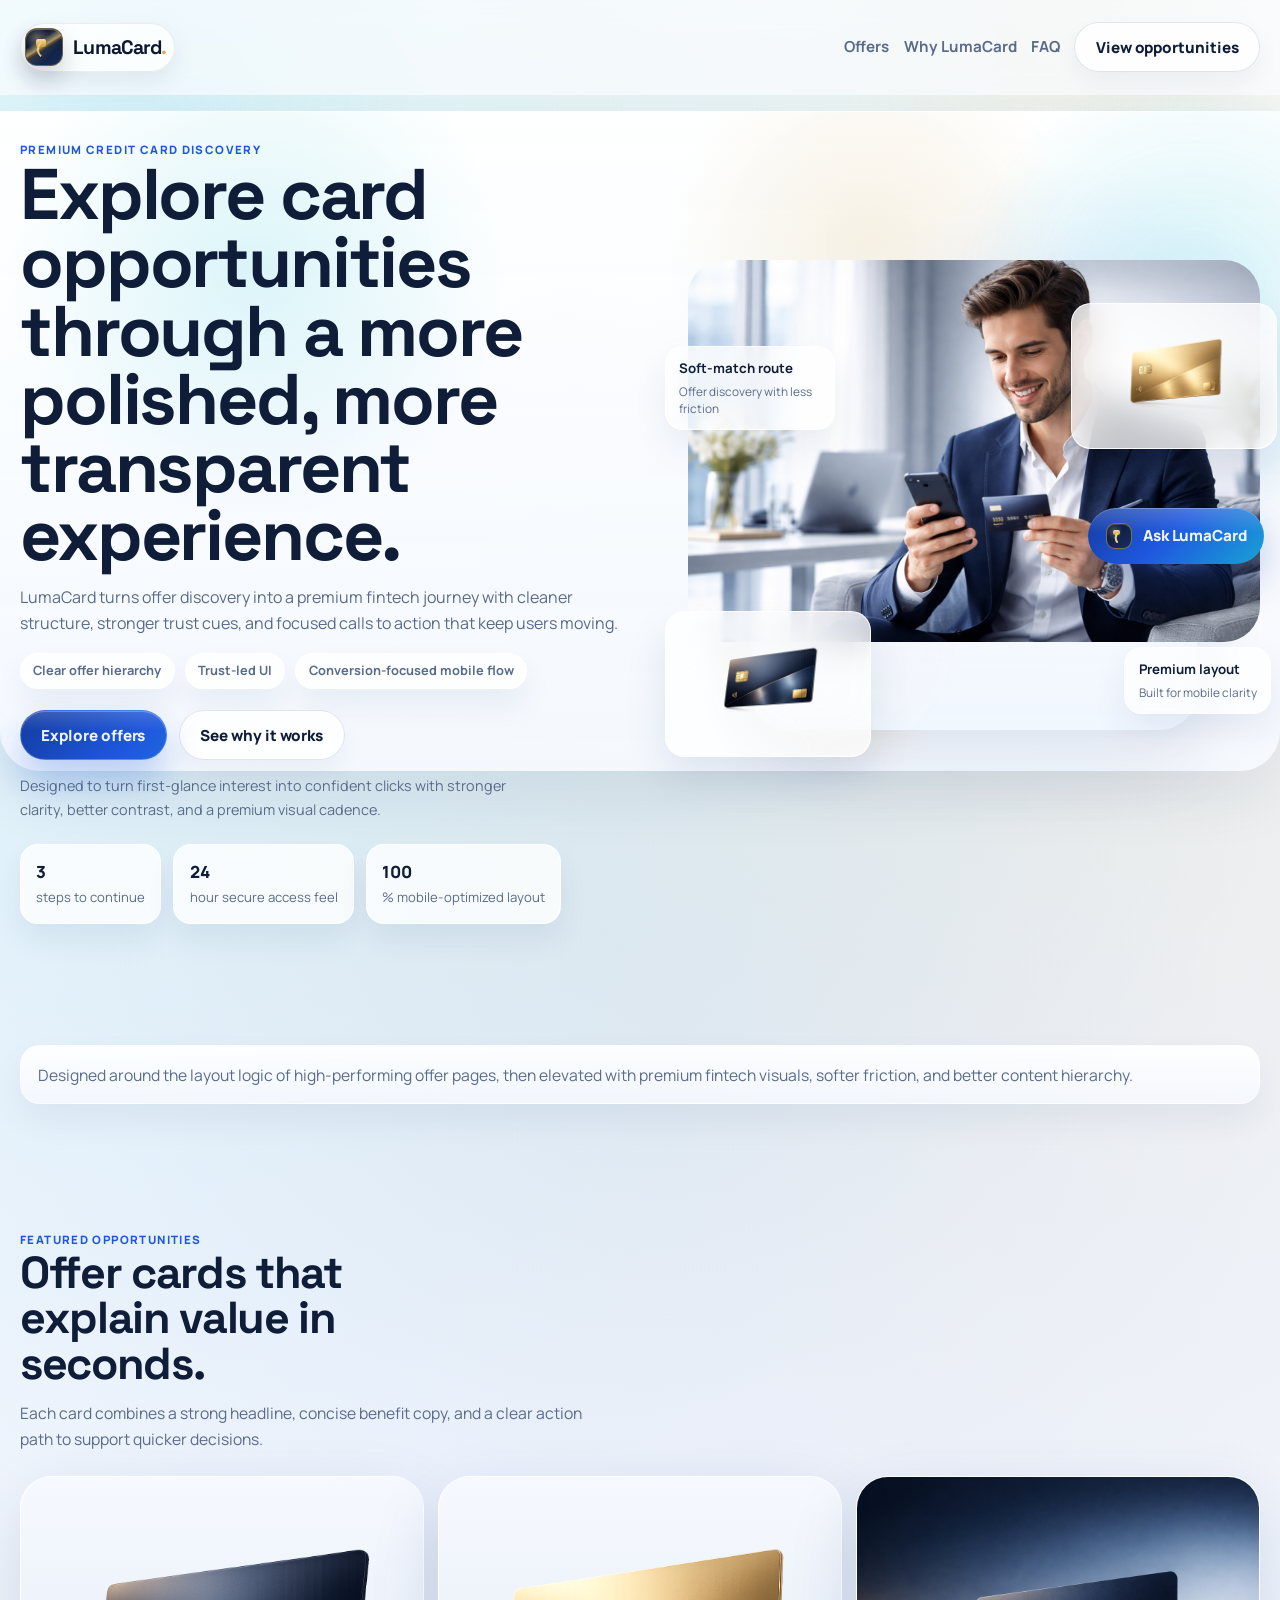
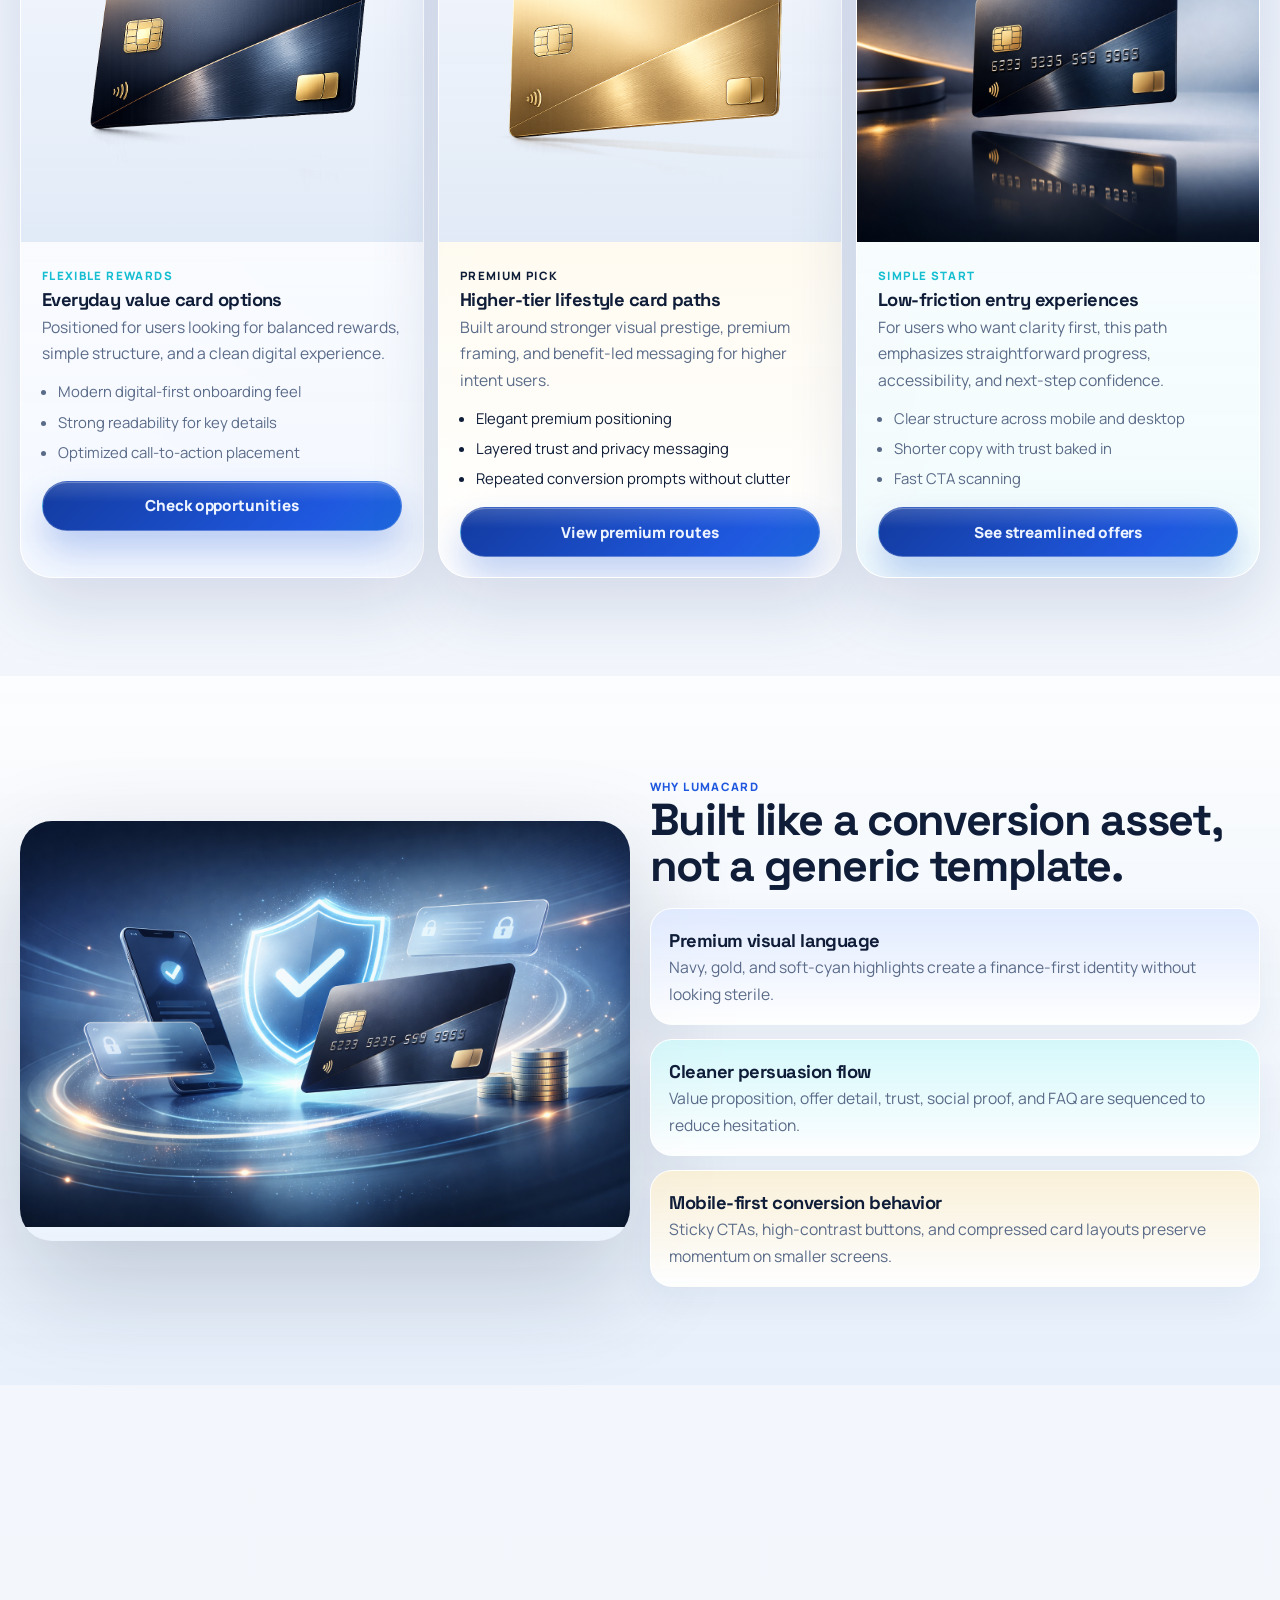
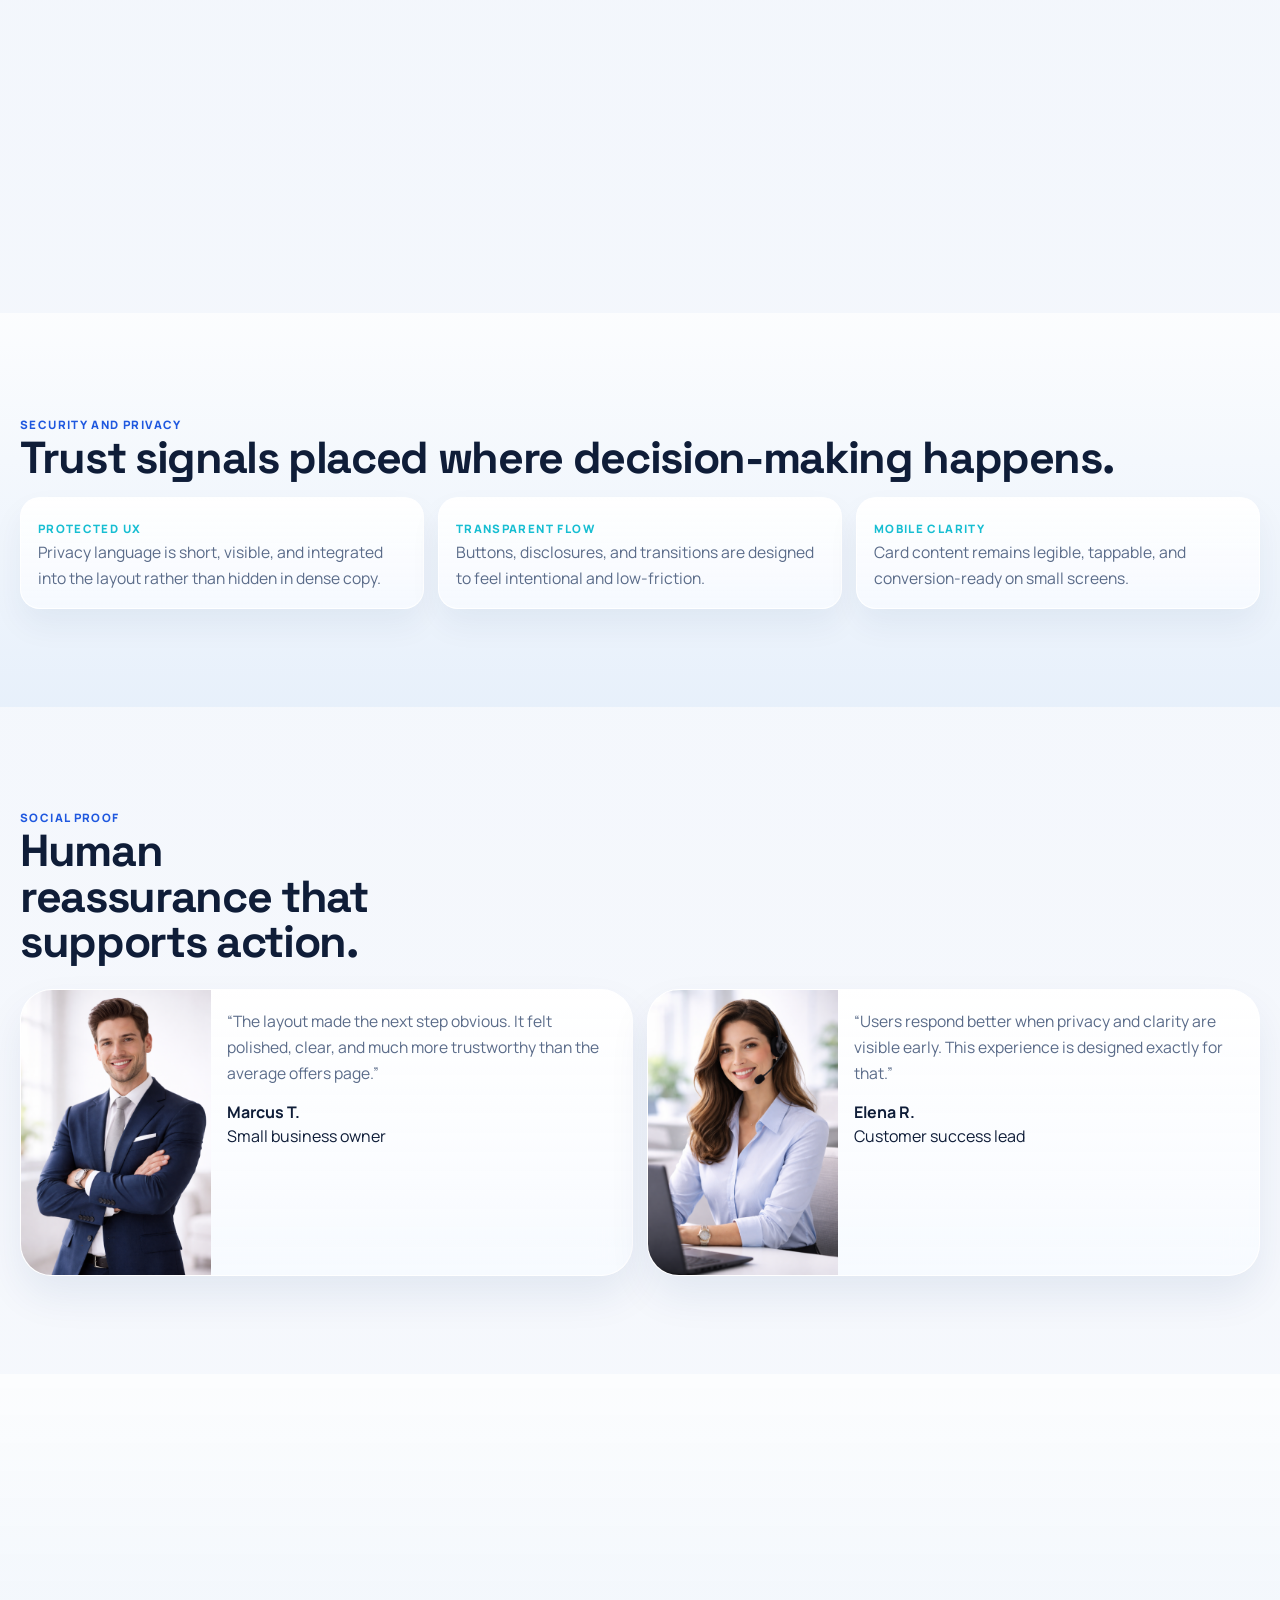
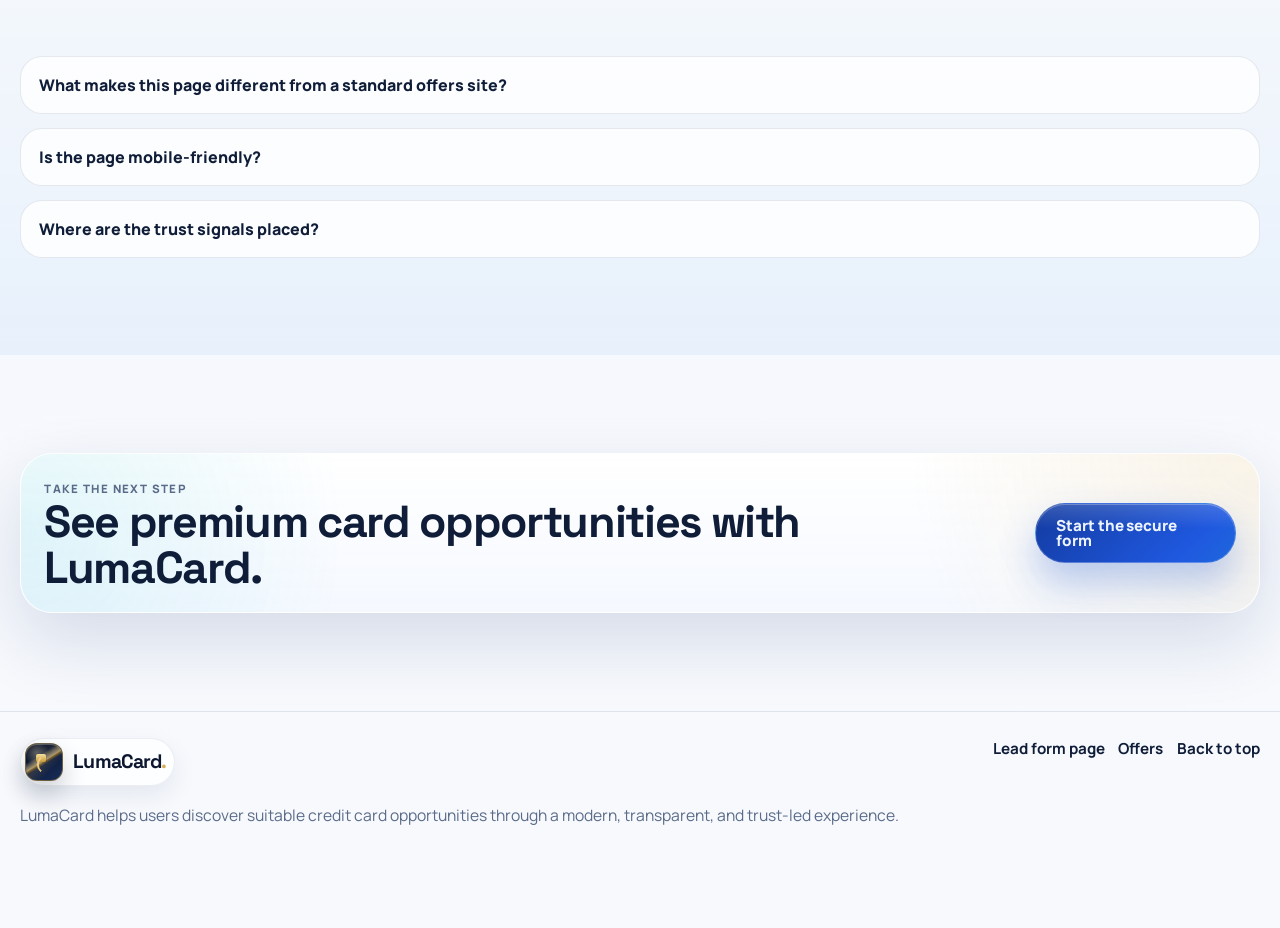
==== offers.html @ a37d3bcc "Rename index-page-2.html to offers.html" ====
<!DOCTYPE html>
<html lang="en">
<head>
  <meta charset="UTF-8">
  <meta name="viewport" content="width=device-width, initial-scale=1.0">
  <title>LumaCard | Premium Credit Card Offers</title>
  <meta name="description" content="Explore premium credit card opportunities through a modern, transparent, and mobile-first LumaCard offers experience.">
  <link rel="preconnect" href="https://fonts.googleapis.com">
  <link rel="preconnect" href="https://fonts.gstatic.com" crossorigin>
  <link href="https://fonts.googleapis.com/css2?family=Manrope:wght@400;500;600;700;800&family=Space+Grotesk:wght@500;700&display=swap" rel="stylesheet">
  <link rel="stylesheet" href="styles.css">
  <link rel="stylesheet" href="chatbot.css">
</head>
<body data-page="offers">
  <div class="site-shell page-offers">
    <header class="site-header" data-header>
      <div class="container nav-row">
        <a class="brand-mark" href="#top" aria-label="LumaCard home">
          <span class="brand-icon" aria-hidden="true">
            <span class="brand-card-chip"></span>
            <span class="brand-card-wave"></span>
          </span>
          <span class="brand-text">LumaCard</span>
        </a>
        <button class="menu-toggle" type="button" aria-expanded="false" aria-controls="site-nav" data-menu-toggle>
          <span></span>
          <span></span>
        </button>
        <nav class="site-nav" id="site-nav" data-menu>
          <a href="#offers">Offers</a>
          <a href="#why-lumacard">Why LumaCard</a>
          <a href="#faq">FAQ</a>
          <a href="#offers" class="button button-secondary">View opportunities</a>
        </nav>
      </div>
    </header>

    <main id="top">
      <!-- Page 2: offers-focused landing page inspired by high-converting comparison flows. -->
      <section class="hero hero-offers section">
        <div class="hero-orb hero-orb-c"></div>
        <div class="container hero-grid hero-grid-offers">
          <div class="hero-copy reveal">
            <span class="eyebrow">Premium credit card discovery</span>
            <h1>Explore card opportunities through a more polished, more transparent experience.</h1>
            <p class="hero-text">
              LumaCard turns offer discovery into a premium fintech journey with cleaner structure, stronger trust cues, and focused calls to action that keep users moving.
            </p>
            <div class="hero-inline-meta">
              <span>Clear offer hierarchy</span>
              <span>Trust-led UI</span>
              <span>Conversion-focused mobile flow</span>
            </div>
            <div class="cta-row">
              <a class="button button-primary button-glow" href="#offers">Explore offers</a>
              <a class="button button-secondary" href="#why-lumacard">See why it works</a>
            </div>
            <p class="hero-note">Designed to turn first-glance interest into confident clicks with stronger clarity, better contrast, and a premium visual cadence.</p>
            <div class="counter-strip">
              <div class="counter-card reveal">
                <strong data-counter="3">0</strong>
                <span>steps to continue</span>
              </div>
              <div class="counter-card reveal">
                <strong data-counter="24">0</strong>
                <span>hour secure access feel</span>
              </div>
              <div class="counter-card reveal">
                <strong data-counter="100">0</strong>
                <span>% mobile-optimized layout</span>
              </div>
            </div>
          </div>
          <div class="hero-showcase reveal" data-parallax>
            <div class="showcase-glow showcase-glow-a"></div>
            <div class="showcase-glow showcase-glow-b"></div>
            <div class="showcase-backplate"></div>
            <img class="showcase-hero" src="assets/hero-mobile-banking.png.png" alt="Mobile banking and premium credit card illustration">
            <div class="showcase-chip showcase-chip-a">
              <strong>Soft-match route</strong>
              <span>Offer discovery with less friction</span>
            </div>
            <div class="showcase-chip showcase-chip-b">
              <strong>Premium layout</strong>
              <span>Built for mobile clarity</span>
            </div>
            <div class="floating-card floating-card-a glass">
              <img src="assets/card-blue-premium.png.png" alt="Blue premium credit card mockup">
            </div>
            <div class="floating-card floating-card-b glass">
              <img src="assets/card-gold.png.png" alt="Gold premium credit card mockup">
            </div>
          </div>
        </div>
      </section>

      <section class="section-tight">
        <div class="container offers-intro reveal">
          <p>Designed around the layout logic of high-performing offer pages, then elevated with premium fintech visuals, softer friction, and better content hierarchy.</p>
        </div>
      </section>

      <section id="offers" class="section">
        <div class="container">
          <div class="section-heading reveal">
            <span class="eyebrow">Featured opportunities</span>
            <h2>Offer cards that explain value in seconds.</h2>
            <p>Each card combines a strong headline, concise benefit copy, and a clear action path to support quicker decisions.</p>
          </div>
          <div class="offers-grid">
            <article class="offer-card reveal offer-card-soft-blue" data-offer-card>
              <div class="offer-card-media">
                <img src="assets/card-blue-premium.png.png" alt="Blue premium credit card">
              </div>
              <div class="offer-card-copy">
                <span class="offer-tag">Flexible rewards</span>
                <h3>Everyday value card options</h3>
                <p>Positioned for users looking for balanced rewards, simple structure, and a clean digital experience.</p>
                <ul class="offer-list">
                  <li>Modern digital-first onboarding feel</li>
                  <li>Strong readability for key details</li>
                  <li>Optimized call-to-action placement</li>
                </ul>
                <a class="button button-primary button-block" href="#final-cta">Check opportunities</a>
              </div>
            </article>
            <article class="offer-card reveal featured offer-card-soft-gold" data-offer-card>
              <div class="offer-card-media">
                <img src="assets/card-gold.png.png" alt="Gold premium credit card">
              </div>
              <div class="offer-card-copy">
                <span class="offer-tag">Premium pick</span>
                <h3>Higher-tier lifestyle card paths</h3>
                <p>Built around stronger visual prestige, premium framing, and benefit-led messaging for higher intent users.</p>
                <ul class="offer-list">
                  <li>Elegant premium positioning</li>
                  <li>Layered trust and privacy messaging</li>
                  <li>Repeated conversion prompts without clutter</li>
                </ul>
                <a class="button button-primary button-block" href="#final-cta">View premium routes</a>
              </div>
            </article>
            <article class="offer-card reveal offer-card-soft-cyan" data-offer-card>
              <div class="offer-card-media">
                <img src="assets/ChatGPT Image 14 mars 2026, 10_53_21.png" alt="Modern credit card displayed in premium environment">
              </div>
              <div class="offer-card-copy">
                <span class="offer-tag">Simple start</span>
                <h3>Low-friction entry experiences</h3>
                <p>For users who want clarity first, this path emphasizes straightforward progress, accessibility, and next-step confidence.</p>
                <ul class="offer-list">
                  <li>Clear structure across mobile and desktop</li>
                  <li>Shorter copy with trust baked in</li>
                  <li>Fast CTA scanning</li>
                </ul>
                <a class="button button-primary button-block" href="#final-cta">See streamlined offers</a>
              </div>
            </article>
          </div>
        </div>
      </section>

      <section id="why-lumacard" class="section section-muted">
        <div class="container split-feature split-feature-reverse">
          <div class="split-visual reveal" data-parallax>
            <div class="image-frame image-frame-large">
              <img src="assets/hero-financial-trust.png.png" alt="Secure trust-focused financial illustration with card and shield">
            </div>
          </div>
          <div class="split-copy reveal">
            <span class="eyebrow">Why LumaCard</span>
            <h2>Built like a conversion asset, not a generic template.</h2>
            <div class="benefit-list">
              <article class="benefit-item benefit-tile benefit-tile-blue">
                <h3>Premium visual language</h3>
                <p>Navy, gold, and soft-cyan highlights create a finance-first identity without looking sterile.</p>
              </article>
              <article class="benefit-item benefit-tile benefit-tile-cyan">
                <h3>Cleaner persuasion flow</h3>
                <p>Value proposition, offer detail, trust, social proof, and FAQ are sequenced to reduce hesitation.</p>
              </article>
              <article class="benefit-item benefit-tile benefit-tile-gold">
                <h3>Mobile-first conversion behavior</h3>
                <p>Sticky CTAs, high-contrast buttons, and compressed card layouts preserve momentum on smaller screens.</p>
              </article>
            </div>
          </div>
        </div>
      </section>

      <section class="section">
        <div class="container">
          <div class="section-heading reveal">
            <span class="eyebrow">How LumaCard works</span>
            <h2>A structured path from attention to action.</h2>
          </div>
          <div class="timeline-grid">
            <article class="timeline-card reveal">
              <strong>01</strong>
              <h3>Discover</h3>
              <p>Users land on a focused hero with strong positioning and immediate offer access.</p>
            </article>
            <article class="timeline-card reveal">
              <strong>02</strong>
              <h3>Compare</h3>
              <p>Offer cards present differentiated value in a scan-friendly format.</p>
            </article>
            <article class="timeline-card reveal">
              <strong>03</strong>
              <h3>Continue</h3>
              <p>Persistent CTA placement keeps the next step obvious without feeling pushy.</p>
            </article>
          </div>
        </div>
      </section>

      <section class="section section-muted">
        <div class="container trust-rail reveal">
          <div class="trust-rail-copy">
            <span class="eyebrow">Security and privacy</span>
            <h2>Trust signals placed where decision-making happens.</h2>
          </div>
          <div class="trust-rail-grid">
            <div class="trust-rail-card">
              <span class="mini-label">Protected UX</span>
              <p>Privacy language is short, visible, and integrated into the layout rather than hidden in dense copy.</p>
            </div>
            <div class="trust-rail-card">
              <span class="mini-label">Transparent flow</span>
              <p>Buttons, disclosures, and transitions are designed to feel intentional and low-friction.</p>
            </div>
            <div class="trust-rail-card">
              <span class="mini-label">Mobile clarity</span>
              <p>Card content remains legible, tappable, and conversion-ready on small screens.</p>
            </div>
          </div>
        </div>
      </section>

      <section class="section">
        <div class="container">
          <div class="section-heading reveal">
            <span class="eyebrow">Social proof</span>
            <h2>Human reassurance that supports action.</h2>
          </div>
          <div class="testimonial-grid">
            <article class="testimonial-card reveal">
              <img src="assets/ChatGPT Image 14 mars 2026, 10_54_34.png" alt="Portrait of a satisfied LumaCard user">
              <div>
                <p>“The layout made the next step obvious. It felt polished, clear, and much more trustworthy than the average offers page.”</p>
                <strong>Marcus T.</strong>
                <span>Small business owner</span>
              </div>
            </article>
            <article class="testimonial-card reveal">
              <img src="assets/ChatGPT Image 14 mars 2026, 10_54_37.png" alt="Portrait of a LumaCard support specialist">
              <div>
                <p>“Users respond better when privacy and clarity are visible early. This experience is designed exactly for that.”</p>
                <strong>Elena R.</strong>
                <span>Customer success lead</span>
              </div>
            </article>
          </div>
        </div>
      </section>

      <section id="faq" class="section section-muted">
        <div class="container">
          <div class="section-heading reveal">
            <span class="eyebrow">FAQ</span>
            <h2>Questions users usually ask before clicking.</h2>
          </div>
          <div class="faq-list">
            <article class="faq-item reveal" data-accordion-item>
              <button class="faq-trigger" type="button" aria-expanded="false" data-accordion-trigger>
                What makes this page different from a standard offers site?
              </button>
              <div class="faq-panel" data-accordion-panel>
                <p>The structure is optimized for clarity, premium presentation, and conversion behavior, rather than packing the page with generic widgets and noise.</p>
              </div>
            </article>
            <article class="faq-item reveal" data-accordion-item>
              <button class="faq-trigger" type="button" aria-expanded="false" data-accordion-trigger>
                Is the page mobile-friendly?
              </button>
              <div class="faq-panel" data-accordion-panel>
                <p>Yes. The layout is designed mobile-first, with sticky conversion support, readable spacing, and touch-friendly buttons.</p>
              </div>
            </article>
            <article class="faq-item reveal" data-accordion-item>
              <button class="faq-trigger" type="button" aria-expanded="false" data-accordion-trigger>
                Where are the trust signals placed?
              </button>
              <div class="faq-panel" data-accordion-panel>
                <p>Trust indicators appear in the hero, within offer sections, around CTAs, and inside FAQ content so reassurance is available at key conversion moments.</p>
              </div>
            </article>
          </div>
        </div>
      </section>

      <section id="final-cta" class="section cta-banner-section">
        <div class="container">
          <div class="cta-banner reveal">
            <div>
              <span class="eyebrow">Take the next step</span>
              <h2>See premium card opportunities with LumaCard.</h2>
            </div>
            <a class="button button-primary" href="index-page-1.html">Start the secure form</a>
          </div>
        </div>
      </section>
    </main>

    <footer class="site-footer">
      <div class="container footer-row">
        <div>
          <a class="brand-mark footer-brand" href="#top" aria-label="LumaCard home">
            <span class="brand-icon" aria-hidden="true">
              <span class="brand-card-chip"></span>
              <span class="brand-card-wave"></span>
            </span>
            <span class="brand-text">LumaCard</span>
          </a>
          <p>LumaCard helps users discover suitable credit card opportunities through a modern, transparent, and trust-led experience.</p>
        </div>
        <div class="footer-links">
          <a href="index-page-1.html">Lead form page</a>
          <a href="#offers">Offers</a>
          <a href="#top">Back to top</a>
        </div>
      </div>
    </footer>

    <div class="mobile-sticky-cta" data-mobile-cta>
      <span>Explore card paths</span>
      <a href="#offers" class="button button-primary">View offers</a>
    </div>
  </div>

  <script src="chatbot-knowledge.js"></script>
  <script src="script.js"></script>
  <script src="chatbot.js"></script>
</body>
</html>
---- styles.css ----
/* Shared LumaCard design system: edit colors, radii, and shadows here first. */
:root {
  --bg: #f2f7fc;
  --bg-soft: #eaf1fa;
  --surface: rgba(255, 255, 255, 0.9);
  --surface-strong: #ffffff;
  --surface-dark: #0b1b3b;
  --surface-navy: #0d234a;
  --text: #0f1d38;
  --text-muted: #5a6b89;
  --text-inverse: #edf4ff;
  --line: rgba(20, 43, 92, 0.1);
  --line-strong: rgba(20, 43, 92, 0.18);
  --primary: #1f58df;
  --primary-deep: #133ba0;
  --accent: #17bed2;
  --accent-soft: #bdf6f8;
  --gold: #d7ab57;
  --gold-strong: #bb8523;
  --success: #1ea971;
  --danger: #cc425b;
  --shadow-xl: 0 42px 110px rgba(8, 24, 59, 0.2);
  --shadow-lg: 0 28px 70px rgba(15, 45, 104, 0.14);
  --shadow-md: 0 16px 38px rgba(15, 45, 104, 0.1);
  --radius-xl: 32px;
  --radius-lg: 24px;
  --radius-md: 18px;
  --radius-sm: 14px;
  --container: 1240px;
  --transition: 260ms ease;
}

*,
*::before,
*::after {
  box-sizing: border-box;
}

html {
  scroll-behavior: smooth;
}

body {
  margin: 0;
  font-family: "Manrope", sans-serif;
  color: var(--text);
  background:
    radial-gradient(circle at 14% 6%, rgba(23, 190, 210, 0.13), transparent 22%),
    radial-gradient(circle at 80% 10%, rgba(215, 171, 87, 0.12), transparent 20%),
    radial-gradient(circle at 52% 18%, rgba(31, 88, 223, 0.08), transparent 25%),
    linear-gradient(180deg, #fbfdff 0%, #f2f6fc 42%, #f7f9fd 100%);
  line-height: 1.5;
}

img {
  display: block;
  max-width: 100%;
}

a {
  color: inherit;
  text-decoration: none;
}

button,
input,
select {
  font: inherit;
}

.site-shell {
  overflow: clip;
}

body::before {
  content: "";
  position: fixed;
  inset: -10% -10% auto;
  height: 42vh;
  background:
    radial-gradient(circle at 18% 42%, rgba(23, 190, 210, 0.08), transparent 22%),
    radial-gradient(circle at 78% 28%, rgba(215, 171, 87, 0.08), transparent 20%);
  pointer-events: none;
  z-index: -1;
  animation: backgroundDrift 16s ease-in-out infinite alternate;
}

.container {
  width: min(calc(100% - 2rem), var(--container));
  margin: 0 auto;
}

.section {
  padding: 6.1rem 0;
}

.section-tight {
  padding: 1.5rem 0;
}

.section-muted {
  background:
    linear-gradient(180deg, rgba(255, 255, 255, 0.84), rgba(231, 240, 251, 0.92)),
    var(--bg-soft);
}

.eyebrow,
.mini-label,
.offer-tag {
  display: inline-flex;
  align-items: center;
  gap: 0.45rem;
  font-size: 0.72rem;
  font-weight: 800;
  letter-spacing: 0.12em;
  text-transform: uppercase;
}

.eyebrow {
  color: var(--primary);
}

.mini-label,
.offer-tag {
  color: var(--accent);
}

h1,
h2,
h3 {
  margin: 0;
  font-family: "Space Grotesk", sans-serif;
  letter-spacing: -0.03em;
}

h1 {
  font-size: clamp(2.75rem, 5.6vw, 4.8rem);
  line-height: 0.95;
}

h2 {
  font-size: clamp(1.9rem, 3.5vw, 3rem);
  line-height: 1.02;
}

h3 {
  font-size: 1.15rem;
}

p {
  margin: 0;
  color: var(--text-muted);
  font-size: 0.98rem;
  line-height: 1.68;
}

.site-header {
  position: sticky;
  top: 0;
  z-index: 100;
  padding: 0.9rem 0;
  background: rgba(251, 253, 255, 0.68);
  backdrop-filter: blur(12px);
  transition: background-color var(--transition), box-shadow var(--transition), backdrop-filter var(--transition), transform var(--transition);
}

.site-header.is-scrolled {
  background: rgba(251, 253, 255, 0.9);
  backdrop-filter: blur(20px);
  box-shadow: 0 14px 34px rgba(15, 45, 104, 0.08);
}

.nav-row {
  display: flex;
  align-items: center;
  justify-content: space-between;
  gap: 1rem;
  min-height: 66px;
}

.brand-mark {
  display: inline-flex;
  align-items: center;
  gap: 0.62rem;
  flex-shrink: 0;
  font-family: "Space Grotesk", sans-serif;
  font-weight: 700;
  letter-spacing: -0.03em;
  padding: 0.28rem 0.45rem 0.28rem 0.28rem;
  border-radius: 999px;
  background: rgba(255, 255, 255, 0.78);
  border: 1px solid rgba(20, 43, 92, 0.08);
  box-shadow: 0 10px 24px rgba(12, 32, 74, 0.08);
}

.brand-icon {
  display: inline-grid;
  place-items: center;
  width: 38px;
  height: 38px;
  border-radius: 12px;
  background:
    radial-gradient(circle at 30% 25%, rgba(255, 239, 189, 0.34), transparent 34%),
    linear-gradient(145deg, #0a1226 0%, #101f40 58%, #162c59 100%);
  border: 1px solid rgba(217, 175, 82, 0.45);
  box-shadow:
    inset 0 1px 0 rgba(255, 244, 208, 0.28),
    0 12px 24px rgba(10, 18, 38, 0.2);
  color: #f2d187;
  font-size: 1.05rem;
  font-weight: 800;
  position: relative;
  overflow: hidden;
}

.brand-icon::after {
  content: "";
  position: absolute;
  inset: 0;
  background:
    linear-gradient(148deg, transparent 33%, rgba(242, 209, 135, 0.9) 48%, rgba(176, 126, 35, 0.92) 50%, transparent 55%),
    linear-gradient(135deg, transparent 25%, rgba(242, 209, 135, 0.18) 50%, transparent 72%);
  opacity: 0.75;
}

.brand-card-chip,
.brand-card-wave {
  position: absolute;
  z-index: 1;
}

.brand-card-chip {
  top: 10px;
  left: 10px;
  width: 10px;
  height: 8px;
  border-radius: 2px;
  background: linear-gradient(180deg, #f6df9f 0%, #c99b3c 100%);
  box-shadow: 0 0 0 1px rgba(13, 23, 48, 0.08);
}

.brand-card-wave {
  left: 9px;
  bottom: 10px;
  width: 11px;
  height: 11px;
  border-left: 2px solid #f2d187;
  border-bottom: 2px solid #f2d187;
  border-bottom-left-radius: 10px;
  transform: rotate(45deg);
  opacity: 0.92;
}

.brand-text {
  color: #0d1730;
  font-size: 1.22rem;
  line-height: 1;
  letter-spacing: -0.045em;
}

.brand-text::after {
  content: ".";
  color: var(--gold);
}

.footer-brand {
  margin-bottom: 1rem;
  display: inline-flex;
}

.site-nav {
  display: flex;
  align-items: center;
  gap: 0.9rem;
  font-size: 0.95rem;
  font-weight: 700;
}

.site-nav a:not(.button) {
  color: var(--text-muted);
  position: relative;
  transition: color var(--transition);
}

.site-nav a:not(.button)::after {
  content: "";
  position: absolute;
  left: 0;
  bottom: -0.4rem;
  width: 100%;
  height: 2px;
  background: linear-gradient(90deg, var(--primary), var(--accent));
  transform: scaleX(0);
  transform-origin: left;
  transition: transform var(--transition);
}

.site-nav a:not(.button):hover,
.site-nav a:not(.button):focus-visible {
  color: var(--text);
}

.site-nav a:not(.button):hover::after,
.site-nav a:not(.button):focus-visible::after {
  transform: scaleX(1);
}

.menu-toggle {
  display: none;
  position: relative;
  width: 52px;
  height: 52px;
  border: 1px solid var(--line);
  border-radius: 16px;
  background: rgba(255, 255, 255, 0.8);
  transition: transform var(--transition), box-shadow var(--transition), background-color var(--transition);
}

.menu-toggle span {
  position: absolute;
  left: 14px;
  right: 14px;
  height: 2px;
  background: var(--text);
  transition: transform var(--transition), top var(--transition), bottom var(--transition);
}

.menu-toggle span:first-child {
  top: 19px;
}

.menu-toggle span:last-child {
  bottom: 19px;
}

.menu-toggle.is-open span:first-child {
  top: 24px;
  transform: rotate(45deg);
}

.menu-toggle.is-open span:last-child {
  bottom: 26px;
  transform: rotate(-45deg);
}

.button {
  display: inline-flex;
  align-items: center;
  justify-content: center;
  min-height: 50px;
  padding: 0.86rem 1.28rem;
  border-radius: 999px;
  border: 1px solid transparent;
  font-weight: 800;
  line-height: 1;
  font-size: 0.95rem;
  letter-spacing: -0.005em;
  transition: transform var(--transition), box-shadow var(--transition), background-color var(--transition), border-color var(--transition), filter var(--transition);
}

.button:hover,
.button:focus-visible {
  transform: translateY(-2px);
  filter: saturate(1.05);
}

.button:active {
  transform: translateY(0) scale(0.985);
}

.button-primary {
  color: var(--text-inverse);
  background:
    linear-gradient(180deg, rgba(255, 255, 255, 0.16), transparent 42%),
    linear-gradient(135deg, var(--primary-deep) 0%, var(--primary) 42%, var(--accent) 130%);
  border-color: rgba(255, 255, 255, 0.16);
  box-shadow:
    inset 0 1px 0 rgba(255, 255, 255, 0.26),
    0 20px 36px rgba(25, 87, 212, 0.28);
  background-size: 100% 100%, 180% 180%;
  transition: transform var(--transition), box-shadow var(--transition), background-position 500ms ease, filter var(--transition);
}

.button-primary:hover,
.button-primary:focus-visible {
  background-position: 0 0, 100% 0;
  box-shadow:
    inset 0 1px 0 rgba(255, 255, 255, 0.28),
    0 24px 42px rgba(25, 87, 212, 0.3);
}

.button-secondary {
  color: var(--text);
  background: rgba(255, 255, 255, 0.86);
  border-color: rgba(20, 43, 92, 0.12);
  box-shadow:
    inset 0 1px 0 rgba(255, 255, 255, 0.92),
    0 12px 24px rgba(15, 45, 104, 0.05);
  transition: transform var(--transition), box-shadow var(--transition), border-color var(--transition), background-color var(--transition);
}

.button-secondary:hover,
.button-secondary:focus-visible {
  border-color: rgba(31, 88, 223, 0.18);
  box-shadow:
    inset 0 1px 0 rgba(255, 255, 255, 0.96),
    0 18px 30px rgba(15, 45, 104, 0.08);
}

.button-block {
  width: 100%;
}

.button-glow {
  position: relative;
  overflow: hidden;
}

.button-glow::after {
  content: "";
  position: absolute;
  inset: -180% auto auto -60%;
  width: 36%;
  height: 400%;
  transform: rotate(28deg);
  background: linear-gradient(90deg, transparent, rgba(255, 255, 255, 0.45), transparent);
  transition: transform 650ms ease, opacity 400ms ease;
}

.button-glow:hover::after,
.button-glow:focus-visible::after {
  transform: rotate(28deg) translateX(340%);
}

/* Hero layouts are shared so both landing pages feel part of one premium brand system. */
.hero {
  position: relative;
  padding-top: 2.6rem;
}

.hero-grid {
  display: grid;
  gap: 1.4rem;
  align-items: start;
}

.hero-grid > * {
  position: relative;
  z-index: 1;
  transform: translate3d(var(--parallax-x, 0), var(--parallax-y, 0), 0);
  transition: transform 420ms cubic-bezier(0.2, 0.8, 0.2, 1);
}

.hero-grid-lead {
  grid-template-columns: 1.15fr 0.92fr 0.82fr;
}

.hero-grid-offers {
  grid-template-columns: 1.06fr 0.94fr;
  align-items: center;
}

.hero-text {
  max-width: 60ch;
  margin-top: 1rem;
  font-size: 1rem;
  line-height: 1.62;
}

.hero-inline-meta {
  display: flex;
  flex-wrap: wrap;
  gap: 0.6rem;
  margin-top: 1rem;
}

.hero-inline-meta span,
.form-topline span {
  display: inline-flex;
  align-items: center;
  min-height: 34px;
  padding: 0.46rem 0.78rem;
  border-radius: 999px;
  background: rgba(255, 255, 255, 0.64);
  border: 1px solid rgba(20, 43, 92, 0.1);
  color: var(--text);
  font-size: 0.8rem;
  font-weight: 700;
  box-shadow: 0 10px 24px rgba(15, 45, 104, 0.06);
}

.hero-note {
  margin-top: 0.85rem;
  max-width: 54ch;
  font-size: 0.9rem;
  color: #42567a;
}

.hero-proof,
.cta-row,
.counter-strip {
  display: flex;
  flex-wrap: wrap;
  gap: 0.75rem;
  margin-top: 1.35rem;
}

.proof-pill,
.counter-card {
  min-width: 118px;
  padding: 0.9rem 0.95rem;
  border: 1px solid rgba(255, 255, 255, 0.82);
  border-radius: 18px;
  background:
    linear-gradient(180deg, rgba(255, 255, 255, 0.96), rgba(246, 249, 255, 0.84));
  box-shadow: 0 18px 36px rgba(15, 45, 104, 0.08);
  transform: perspective(900px) rotateX(var(--card-rotate-x, 0deg)) rotateY(var(--card-rotate-y, 0deg));
  transform-style: preserve-3d;
  transition: transform 280ms ease, box-shadow 280ms ease, border-color 280ms ease;
}

.proof-pill strong,
.counter-card strong {
  display: block;
  color: var(--text);
  font-size: 1.05rem;
  font-weight: 800;
}

.proof-pill span,
.counter-card span {
  color: var(--text-muted);
  font-size: 0.82rem;
}

.glass,
.form-card,
.step-card,
.mini-panel,
.timeline-card,
.trust-rail-card,
.testimonial-card,
.offer-card,
.trust-panel,
.cta-banner,
.process-visual {
  border: 1px solid rgba(255, 255, 255, 0.68);
  background:
    linear-gradient(180deg, rgba(255, 255, 255, 0.94), rgba(246, 250, 255, 0.84));
  backdrop-filter: blur(18px);
  box-shadow: var(--shadow-lg);
}

.hero-media-card,
.stack-card,
.form-card,
.step-card,
.offer-card,
.timeline-card,
.testimonial-card,
.process-visual,
.trust-panel,
.cta-banner {
  border-radius: var(--radius-xl);
}

.hero-lead::before,
.hero-offers::before {
  content: "";
  position: absolute;
  inset: 1rem 0 auto;
  height: min(660px, calc(100% - 1.5rem));
  border-radius: 0 0 40px 40px;
  background:
    radial-gradient(circle at 20% 24%, rgba(23, 190, 210, 0.14), transparent 22%),
    radial-gradient(circle at 68% 20%, rgba(215, 171, 87, 0.16), transparent 20%),
    radial-gradient(circle at 84% 46%, rgba(31, 88, 223, 0.12), transparent 22%),
    linear-gradient(180deg, rgba(255, 255, 255, 0.96), rgba(246, 249, 255, 0.92));
  box-shadow:
    inset 0 1px 0 rgba(255, 255, 255, 0.88),
    0 26px 60px rgba(21, 49, 99, 0.08);
}

.hero-lead .hero-copy,
.hero-lead .hero-side,
.hero-offers .hero-copy {
  color: var(--text);
}

.hero-lead .hero-copy p,
.hero-offers .hero-copy p,
.hero-lead .hero-copy .hero-note,
.hero-offers .hero-copy .hero-note {
  color: var(--text-muted);
}

.hero-lead .eyebrow,
.hero-offers .eyebrow {
  color: var(--primary);
}

.hero-lead .hero-inline-meta span,
.hero-offers .hero-inline-meta span,
.hero-offers .counter-card,
.hero-lead .proof-pill {
  background: rgba(255, 255, 255, 0.8);
  color: var(--text);
  border-color: rgba(255, 255, 255, 0.92);
  box-shadow: 0 16px 30px rgba(18, 52, 110, 0.07);
}

.hero-lead .proof-pill span,
.hero-offers .counter-card span,
.hero-lead .hero-inline-meta span,
.hero-offers .hero-inline-meta span {
  color: var(--text-muted);
}

.hero-offers .counter-card strong,
.hero-lead .proof-pill strong {
  color: var(--text);
}

.hero-media-card,
.stack-card {
  overflow: hidden;
}

.hero-media-card img,
.stack-card img,
.showcase-hero,
.image-frame img,
.offer-card-media img,
.testimonial-card img,
.process-visual img {
  width: 100%;
  height: 100%;
  object-fit: cover;
}

.hero-media-card img {
  width: 82%;
  height: auto;
  margin: 2.2rem auto 0;
  object-fit: contain;
}

.hero-media-card {
  position: relative;
  margin-top: 1.5rem;
  min-height: 310px;
  background:
    linear-gradient(180deg, rgba(255, 255, 255, 0.92), rgba(248, 251, 255, 0.82));
  border-color: rgba(255, 255, 255, 0.92);
  box-shadow: 0 26px 64px rgba(21, 49, 99, 0.1);
}

.hero-media-copy {
  padding: 1rem 1.15rem 1.2rem;
  background: linear-gradient(180deg, rgba(255, 255, 255, 0.12), rgba(245, 249, 255, 0.84));
  color: var(--text);
}

.hero-media-glow,
.showcase-glow {
  position: absolute;
  border-radius: 999px;
  filter: blur(18px);
  pointer-events: none;
  transform: translate3d(var(--glow-shift-x, 0), var(--glow-shift-y, 0), 0);
  animation: glowPulse 8s ease-in-out infinite alternate;
}

.hero-media-glow-a {
  width: 180px;
  height: 180px;
  top: 18%;
  left: 8%;
  background: rgba(23, 190, 210, 0.18);
}

.hero-media-glow-b {
  width: 170px;
  height: 170px;
  right: 4%;
  bottom: 20%;
  background: rgba(215, 171, 87, 0.18);
}

.hero-float,
.showcase-chip {
  position: absolute;
  z-index: 2;
  max-width: 170px;
  padding: 0.75rem 0.85rem;
  border-radius: 18px;
  background: rgba(255, 255, 255, 0.72);
  border: 1px solid rgba(255, 255, 255, 0.88);
  box-shadow: 0 16px 34px rgba(18, 52, 110, 0.08);
  backdrop-filter: blur(12px);
  animation: softFloat 6s ease-in-out infinite;
}

.hero-float strong,
.showcase-chip strong {
  display: block;
  margin-bottom: 0.2rem;
  color: var(--text);
  font-size: 0.83rem;
}

.hero-float span,
.showcase-chip span {
  display: block;
  color: var(--text-muted);
  font-size: 0.74rem;
  line-height: 1.45;
}

.hero-float-a {
  top: 12%;
  right: 8%;
}

.hero-float-b {
  left: 8%;
  bottom: 18%;
  animation-delay: -2.2s;
}

/* Lead form styling is intentionally high-contrast and low-friction for conversion. */
.form-card {
  position: relative;
  padding: 1.45rem;
  border: 1px solid rgba(255, 255, 255, 0.96);
  background:
    radial-gradient(circle at top right, rgba(23, 190, 210, 0.08), transparent 22%),
    linear-gradient(180deg, rgba(255, 255, 255, 0.96), rgba(248, 251, 255, 0.92));
  box-shadow:
    0 24px 56px rgba(8, 24, 59, 0.12),
    inset 0 1px 0 rgba(255, 255, 255, 0.92);
}

.form-card-head p {
  margin-top: 0.65rem;
}

.form-topline {
  display: flex;
  flex-wrap: wrap;
  gap: 0.55rem;
  margin-top: 0.85rem;
}

.lead-form-wrap {
  position: relative;
}

@media (min-width: 1101px) {
  .lead-form-wrap .form-card {
    position: sticky;
    top: 104px;
  }
}

.completion-meter {
  height: 10px;
  margin-top: 1rem;
  border-radius: 999px;
  background: rgba(25, 87, 212, 0.08);
  overflow: hidden;
}

.completion-meter-bar {
  width: 0;
  height: 100%;
  border-radius: inherit;
  background: linear-gradient(90deg, var(--primary), var(--accent));
  background-size: 160% 100%;
  animation: progressSheen 3s linear infinite;
  transition: width 260ms ease;
}

.completion-copy {
  margin-top: 0.55rem;
  font-size: 0.84rem;
}

.lead-form {
  margin-top: 1rem;
}

.form-row {
  display: grid;
  gap: 0.85rem;
}

.two-col {
  grid-template-columns: repeat(2, minmax(0, 1fr));
}

.field-group {
  margin-bottom: 0.85rem;
  transition: transform 220ms ease;
}

.field-group label {
  display: block;
  margin-bottom: 0.38rem;
  font-size: 0.92rem;
  font-weight: 800;
  color: var(--text);
}

.field-group input,
.field-group select {
  width: 100%;
  min-height: 52px;
  padding: 0.84rem 0.95rem;
  border: 1px solid rgba(20, 43, 92, 0.12);
  border-radius: 16px;
  background:
    linear-gradient(180deg, rgba(255, 255, 255, 1), rgba(246, 249, 255, 0.98));
  color: var(--text);
  outline: none;
  box-shadow: inset 0 1px 0 rgba(255, 255, 255, 0.92);
  transition: border-color var(--transition), box-shadow var(--transition), transform var(--transition), background-color var(--transition);
}

.field-group input:focus,
.field-group select:focus,
.field-group.is-focused input,
.field-group.is-focused select {
  border-color: rgba(25, 87, 212, 0.5);
  box-shadow: 0 0 0 5px rgba(25, 87, 212, 0.09), 0 14px 28px rgba(25, 87, 212, 0.08);
  transform: translateY(-1px);
}

.field-group.is-focused {
  transform: translateY(-1px);
}

.field-group.is-invalid input,
.field-group.is-invalid select {
  border-color: rgba(204, 66, 91, 0.6);
  box-shadow: 0 0 0 5px rgba(204, 66, 91, 0.08);
}

.field-group.is-complete input,
.field-group.is-complete select {
  border-color: rgba(30, 169, 113, 0.28);
  box-shadow: 0 0 0 4px rgba(30, 169, 113, 0.06);
}

.select-wrap {
  position: relative;
}

.select-wrap::after {
  content: "▾";
  position: absolute;
  right: 1rem;
  top: 50%;
  transform: translateY(-50%);
  color: var(--text-muted);
  pointer-events: none;
}

.error-text,
.form-success {
  display: block;
  min-height: 1rem;
  margin-top: 0.35rem;
  font-size: 0.78rem;
}

.error-text {
  color: var(--danger);
}

.form-success {
  color: var(--success);
  font-weight: 700;
}

.form-reassurance {
  display: grid;
  gap: 0.7rem;
  margin-top: 1rem;
  padding-top: 1rem;
  border-top: 1px solid var(--line);
}

.form-reassurance strong {
  display: block;
  color: var(--text);
}

.stack-card-dark {
  background:
    radial-gradient(circle at top left, rgba(23, 190, 210, 0.12), transparent 20%),
    linear-gradient(180deg, rgba(248, 251, 255, 0.96), rgba(236, 243, 252, 0.95));
  color: var(--text);
  border-color: rgba(255, 255, 255, 0.92);
  box-shadow: 0 22px 48px rgba(18, 52, 110, 0.09);
}

.stack-card-copy,
.offer-card-copy {
  padding: 1.25rem 1.3rem;
}

.stack-card-dark p {
  color: var(--text-muted);
}

.mini-grid,
.steps-grid,
.timeline-grid,
.trust-grid,
.trust-rail-grid,
.testimonial-grid,
.offers-grid {
  display: grid;
  gap: 0.9rem;
}

.mini-grid {
  grid-template-columns: repeat(2, minmax(0, 1fr));
  margin-top: 1rem;
}

.mini-panel {
  padding: 1rem;
  border-radius: 20px;
  border: 1px solid rgba(255, 255, 255, 0.86);
  box-shadow: 0 16px 30px rgba(18, 52, 110, 0.06);
  transform: perspective(900px) rotateX(var(--card-rotate-x, 0deg)) rotateY(var(--card-rotate-y, 0deg));
  transform-style: preserve-3d;
  transition: transform 300ms ease, box-shadow 300ms ease, border-color 300ms ease;
}

.mini-panel-cyan {
  background: linear-gradient(180deg, rgba(199, 246, 251, 0.72), rgba(255, 255, 255, 0.86));
}

.mini-panel-gold {
  background: linear-gradient(180deg, rgba(252, 237, 204, 0.8), rgba(255, 255, 255, 0.88));
}

.brand-strip-row {
  display: flex;
  align-items: center;
  justify-content: space-between;
  gap: 1rem;
  padding: 1rem 1.15rem;
  border-radius: 22px;
  border: 1px solid rgba(255, 255, 255, 0.68);
  background: linear-gradient(180deg, rgba(255, 255, 255, 0.9), rgba(246, 249, 255, 0.82));
  box-shadow: 0 16px 34px rgba(18, 52, 110, 0.06);
}

.brand-stat-list {
  display: flex;
  gap: 1.5rem;
  flex-wrap: wrap;
}

.brand-stat-list strong {
  display: block;
  color: var(--text);
}

.section-heading {
  max-width: 760px;
  margin-bottom: 1.4rem;
}

.section-heading h2 {
  max-width: 13ch;
}

.section-heading p {
  margin-top: 0.8rem;
  max-width: 58ch;
}

.steps-grid {
  grid-template-columns: repeat(3, minmax(0, 1fr));
  margin-top: 1.5rem;
}

.step-card {
  padding: 1.3rem;
  transition: transform var(--transition), box-shadow var(--transition), border-color var(--transition);
}

.step-card:hover,
.timeline-card:hover,
.trust-item:hover,
.trust-rail-card:hover,
.mini-panel:hover,
.testimonial-card:hover {
  transform: translateY(-5px);
  box-shadow: 0 24px 48px rgba(15, 45, 104, 0.1);
}

.step-card,
.timeline-card,
.trust-item,
.trust-rail-card,
.testimonial-card,
.offer-card,
.benefit-tile {
  transform: perspective(1000px) rotateX(var(--card-rotate-x, 0deg)) rotateY(var(--card-rotate-y, 0deg));
  transform-style: preserve-3d;
  transition: transform 320ms ease, box-shadow 320ms ease, border-color 320ms ease, filter 320ms ease;
}

.step-index {
  display: inline-block;
  margin-bottom: 0.7rem;
  color: var(--gold);
  font-weight: 800;
  font-size: 0.86rem;
}

.process-visual {
  margin-top: 1.1rem;
  padding: 0.9rem;
}

.split-feature {
  display: grid;
  grid-template-columns: 1fr 1fr;
  gap: 1.2rem;
  align-items: center;
}

.split-feature-reverse .split-copy {
  order: 2;
}

.split-feature-reverse .split-visual {
  order: 1;
}

.benefit-list {
  display: grid;
  gap: 0.85rem;
  margin-top: 1.2rem;
}

.benefit-item {
  padding: 1rem 0 1rem 1.05rem;
  border-left: 3px solid rgba(31, 88, 223, 0.24);
}

.benefit-tile {
  padding: 1.1rem 1.15rem;
  border-radius: 22px;
  border-left: 0;
  border: 1px solid rgba(255, 255, 255, 0.88);
  box-shadow: 0 18px 36px rgba(18, 52, 110, 0.06);
}

.benefit-tile-blue {
  background: linear-gradient(180deg, rgba(221, 232, 255, 0.88), rgba(255, 255, 255, 0.9));
}

.benefit-tile-cyan {
  background: linear-gradient(180deg, rgba(206, 248, 250, 0.82), rgba(255, 255, 255, 0.9));
}

.benefit-tile-gold {
  background: linear-gradient(180deg, rgba(251, 239, 210, 0.86), rgba(255, 255, 255, 0.92));
}

.image-frame {
  position: relative;
  border-radius: 32px;
  overflow: hidden;
  box-shadow: var(--shadow-xl);
}

.image-frame-large {
  min-height: 420px;
}

.trust-panel {
  display: grid;
  grid-template-columns: 0.9fr 1.1fr;
  gap: 1.15rem;
  padding: 1.35rem;
  background:
    radial-gradient(circle at top left, rgba(23, 190, 210, 0.08), transparent 22%),
    linear-gradient(180deg, rgba(255, 255, 255, 0.95), rgba(246, 249, 255, 0.88));
}

.trust-grid {
  grid-template-columns: repeat(3, minmax(0, 1fr));
}

.trust-item {
  padding: 1rem;
  border-radius: 20px;
  background: rgba(255, 255, 255, 0.76);
  border: 1px solid rgba(20, 43, 92, 0.08);
  transition: transform var(--transition), box-shadow var(--transition);
}

.trust-icon {
  display: inline-grid;
  place-items: center;
  width: 38px;
  height: 38px;
  margin-bottom: 0.6rem;
  border-radius: 12px;
  background: linear-gradient(135deg, rgba(25, 87, 212, 0.12), rgba(15, 192, 214, 0.12));
  color: var(--primary);
  font-weight: 800;
}

.faq-list {
  display: grid;
  gap: 0.85rem;
  margin-top: 1.5rem;
}

.faq-item {
  border-radius: 22px;
  border: 1px solid var(--line);
  background: rgba(255, 255, 255, 0.8);
  overflow: hidden;
}

.faq-trigger {
  width: 100%;
  padding: 1rem 1.1rem;
  border: 0;
  background: transparent;
  text-align: left;
  font-weight: 800;
  color: var(--text);
}

.faq-panel {
  max-height: 0;
  overflow: hidden;
  opacity: 0;
  transform: translateY(-8px);
  transition: max-height 320ms ease, opacity 240ms ease, transform 240ms ease;
}

.faq-panel p {
  padding: 0 1.1rem 1rem;
}

.faq-item.is-open .faq-trigger {
  color: var(--primary);
}

.cta-banner {
  display: flex;
  align-items: center;
  justify-content: space-between;
  gap: 0.9rem;
  padding: 1.35rem 1.45rem;
  background:
    radial-gradient(circle at right top, rgba(215, 171, 87, 0.14), transparent 28%),
    radial-gradient(circle at left center, rgba(23, 190, 210, 0.12), transparent 26%),
    linear-gradient(180deg, rgba(255, 255, 255, 0.96), rgba(244, 248, 255, 0.92));
  color: var(--text);
  border-color: rgba(255, 255, 255, 0.88);
}

.cta-banner p,
.cta-banner .eyebrow {
  color: var(--text-muted);
}

.hero-showcase {
  position: relative;
  min-height: 540px;
}

.showcase-backplate {
  position: absolute;
  inset: 11% 11% 13%;
  border-radius: 38px;
  background:
    radial-gradient(circle at 24% 24%, rgba(23, 190, 210, 0.18), transparent 24%),
    radial-gradient(circle at 72% 24%, rgba(215, 171, 87, 0.18), transparent 22%),
    linear-gradient(180deg, rgba(255, 255, 255, 0.96), rgba(240, 246, 255, 0.9));
  box-shadow: 0 30px 70px rgba(18, 52, 110, 0.1);
}

.showcase-hero {
  position: relative;
  z-index: 1;
  height: 100%;
  border-radius: 36px;
}

.showcase-glow-a {
  width: 220px;
  height: 220px;
  top: 10%;
  right: 6%;
  background: rgba(23, 190, 210, 0.2);
  animation-delay: -2s;
}

.showcase-glow-b {
  width: 210px;
  height: 210px;
  left: 8%;
  bottom: 10%;
  background: rgba(215, 171, 87, 0.18);
  animation-delay: -4s;
}

.showcase-chip-a {
  top: 16%;
  left: -4%;
}

.showcase-chip-b {
  right: -2%;
  bottom: 16%;
  animation-delay: -2.8s;
}

.floating-card {
  position: absolute;
  z-index: 2;
  width: min(216px, 36%);
  padding: 0.7rem;
  border-radius: 20px;
  animation: floatCard 6s ease-in-out infinite;
  background: rgba(255, 255, 255, 0.76);
  border: 1px solid rgba(255, 255, 255, 0.9);
  box-shadow: 0 20px 42px rgba(18, 52, 110, 0.1);
}

.floating-card-a {
  left: -4%;
  bottom: 8%;
}

.floating-card-b {
  right: -3%;
  top: 8%;
  animation-delay: -3s;
}

.offers-intro {
  padding: 0.95rem 1.05rem;
  border-radius: 20px;
  border: 1px solid rgba(255, 255, 255, 0.7);
  background: linear-gradient(180deg, rgba(255, 255, 255, 0.92), rgba(246, 249, 255, 0.8));
  box-shadow: 0 16px 34px rgba(18, 52, 110, 0.06);
}

.offers-grid {
  grid-template-columns: repeat(3, minmax(0, 1fr));
  margin-top: 1.5rem;
}

.offer-card {
  display: flex;
  flex-direction: column;
  overflow: hidden;
  transition: transform var(--transition), box-shadow var(--transition), border-color var(--transition), filter var(--transition);
  background:
    linear-gradient(180deg, rgba(255, 255, 255, 0.96), rgba(247, 250, 255, 0.9));
  border-color: rgba(255, 255, 255, 0.92);
}

.offer-card:hover,
.offer-card:focus-within {
  transform: translateY(-8px) perspective(1000px) rotateX(var(--card-rotate-x, 0deg)) rotateY(var(--card-rotate-y, 0deg));
  box-shadow: 0 34px 74px rgba(15, 45, 104, 0.18);
  border-color: rgba(25, 87, 212, 0.18);
}

.offer-card.featured {
  background:
    linear-gradient(180deg, rgba(255, 246, 224, 0.94), rgba(255, 255, 255, 0.96));
}

.offer-card.featured .offer-card-copy h3,
.offer-card.featured .offer-card-copy li,
.offer-card.featured .offer-card-copy .offer-tag {
  color: var(--text);
}

.offer-card.featured .offer-card-copy p {
  color: var(--text-muted);
}

.offer-card-media {
  aspect-ratio: 1.1;
  background: linear-gradient(180deg, rgba(246, 249, 255, 0.98), rgba(223, 233, 246, 0.95));
}

.offer-card-soft-blue {
  background:
    radial-gradient(circle at top right, rgba(31, 88, 223, 0.1), transparent 20%),
    linear-gradient(180deg, rgba(255, 255, 255, 0.96), rgba(243, 247, 255, 0.92));
}

.offer-card-soft-cyan {
  background:
    radial-gradient(circle at top right, rgba(23, 190, 210, 0.12), transparent 22%),
    linear-gradient(180deg, rgba(255, 255, 255, 0.96), rgba(241, 251, 252, 0.9));
}

.offer-card-soft-gold {
  background:
    radial-gradient(circle at top right, rgba(215, 171, 87, 0.12), transparent 22%),
    linear-gradient(180deg, rgba(255, 255, 255, 0.96), rgba(255, 248, 232, 0.92));
}

.offer-list {
  margin: 0.85rem 0 1.1rem;
  padding-left: 1rem;
  color: var(--text-muted);
  font-size: 0.93rem;
}

.offer-list li + li {
  margin-top: 0.5rem;
}

.timeline-grid {
  grid-template-columns: repeat(3, minmax(0, 1fr));
  margin-top: 1.5rem;
}

.timeline-card {
  padding: 1.3rem;
}

.timeline-card strong {
  color: var(--gold);
}

.trust-rail {
  display: grid;
  gap: 1rem;
}

.trust-rail-grid {
  grid-template-columns: repeat(3, minmax(0, 1fr));
}

.trust-rail-card {
  padding: 1.05rem;
  border-radius: 20px;
  transition: transform var(--transition), box-shadow var(--transition);
  background:
    linear-gradient(180deg, rgba(255, 255, 255, 0.94), rgba(247, 250, 255, 0.88));
  border: 1px solid rgba(255, 255, 255, 0.88);
  box-shadow: 0 16px 32px rgba(18, 52, 110, 0.06);
}

.testimonial-grid {
  grid-template-columns: repeat(2, minmax(0, 1fr));
  margin-top: 1.5rem;
}

.testimonial-card {
  display: grid;
  grid-template-columns: 190px 1fr;
  gap: 1rem;
  overflow: hidden;
  transition: transform var(--transition), box-shadow var(--transition);
  background:
    linear-gradient(180deg, rgba(255, 255, 255, 0.96), rgba(247, 250, 255, 0.9));
  border: 1px solid rgba(255, 255, 255, 0.9);
  box-shadow: 0 20px 40px rgba(18, 52, 110, 0.08);
}

.testimonial-card img {
  height: 100%;
}

.testimonial-card div {
  padding: 1.1rem 1.1rem 1.1rem 0;
}

.testimonial-card strong,
.testimonial-card span {
  display: block;
}

.testimonial-card strong {
  margin-top: 0.8rem;
  color: var(--text);
}

.site-footer {
  padding: 1.6rem 0 6.2rem;
  border-top: 1px solid var(--line);
}

.footer-row {
  display: flex;
  align-items: flex-start;
  justify-content: space-between;
  gap: 1rem;
}

.footer-links {
  display: flex;
  flex-wrap: wrap;
  gap: 0.85rem;
  font-weight: 700;
  font-size: 0.95rem;
}

/* Mobile sticky CTA stays hidden until users scroll beyond the hero. */
.mobile-sticky-cta {
  position: fixed;
  left: 1rem;
  right: 1rem;
  bottom: 1rem;
  z-index: 90;
  display: none;
  align-items: center;
  justify-content: space-between;
  gap: 0.65rem;
  padding: 0.7rem 0.75rem 0.7rem 0.9rem;
  border-radius: 20px;
  background: rgba(11, 27, 59, 0.92);
  box-shadow: var(--shadow-xl);
  color: var(--text-inverse);
  opacity: 0;
  pointer-events: none;
  transform: translateY(12px);
  transition: opacity var(--transition), transform var(--transition), box-shadow var(--transition);
}

.mobile-sticky-cta .button {
  min-height: 42px;
  padding-inline: 0.9rem;
}

.mobile-sticky-cta.is-visible {
  opacity: 1;
  pointer-events: auto;
  transform: translateY(0);
}

.reveal {
  opacity: 0;
  transform: translateY(22px) scale(0.985);
  filter: blur(8px);
  transition:
    opacity 650ms ease var(--reveal-delay, 0ms),
    transform 650ms ease var(--reveal-delay, 0ms),
    filter 650ms ease var(--reveal-delay, 0ms);
}

.reveal.is-visible {
  opacity: 1;
  transform: translateY(0) scale(1);
  filter: blur(0);
}

@keyframes floatCard {
  0%,
  100% {
    transform: translateY(0);
  }
  50% {
    transform: translateY(-10px);
  }
}

@keyframes softFloat {
  0%,
  100% {
    transform: translateY(0);
  }
  50% {
    transform: translateY(-8px);
  }
}

@keyframes glowPulse {
  0% {
    opacity: 0.72;
    transform: translate3d(var(--glow-shift-x, 0), var(--glow-shift-y, 0), 0) scale(1);
  }
  100% {
    opacity: 1;
    transform: translate3d(var(--glow-shift-x, 0), var(--glow-shift-y, 0), 0) scale(1.08);
  }
}

@keyframes orbDrift {
  0% {
    transform: translate3d(var(--glow-shift-x, 0), var(--glow-shift-y, 0), 0);
  }
  100% {
    transform: translate3d(calc(var(--glow-shift-x, 0) + 10px), calc(var(--glow-shift-y, 0) - 8px), 0);
  }
}

@keyframes backgroundDrift {
  0% {
    transform: translate3d(0, 0, 0) scale(1);
  }
  100% {
    transform: translate3d(0, 16px, 0) scale(1.04);
  }
}

@keyframes progressSheen {
  0% {
    background-position: 0% 0;
  }
  100% {
    background-position: 160% 0;
  }
}

@media (prefers-reduced-motion: reduce) {
  *,
  *::before,
  *::after {
    animation: none !important;
    transition-duration: 0.01ms !important;
    scroll-behavior: auto !important;
  }

  .hero-grid > *,
  .proof-pill,
  .counter-card,
  .step-card,
  .timeline-card,
  .trust-item,
  .trust-rail-card,
  .testimonial-card,
  .offer-card,
  .benefit-tile,
  .mini-panel {
    transform: none !important;
  }

  .reveal {
    opacity: 1;
    filter: none;
    transform: none;
  }
}

.hero-orb {
  position: absolute;
  border-radius: 999px;
  filter: blur(8px);
  opacity: 0.55;
  animation: orbDrift 14s ease-in-out infinite alternate;
  transform: translate3d(var(--glow-shift-x, 0), var(--glow-shift-y, 0), 0);
}

.hero-orb-a {
  width: 280px;
  height: 280px;
  top: 5%;
  left: -5%;
  background: radial-gradient(circle, rgba(15, 192, 214, 0.35), transparent 70%);
}

.hero-orb-b {
  width: 420px;
  height: 420px;
  right: -9%;
  top: 14%;
  background: radial-gradient(circle, rgba(217, 175, 82, 0.26), transparent 70%);
}

.hero-orb-c {
  width: 480px;
  height: 480px;
  top: -4%;
  right: -12%;
  background: radial-gradient(circle, rgba(15, 192, 214, 0.32), transparent 70%);
}

@media (max-width: 1100px) {
  .hero-grid-lead,
  .hero-grid-offers,
  .offers-grid,
  .steps-grid,
  .timeline-grid,
  .trust-grid,
  .trust-rail-grid,
  .testimonial-grid,
  .split-feature,
  .trust-panel {
    grid-template-columns: 1fr;
  }

  .hero-side {
    display: grid;
    grid-template-columns: 1fr 1fr;
    gap: 1rem;
  }

  .showcase-backplate {
    inset: 8%;
  }

  .section {
    padding: 5.3rem 0;
  }

  h1 {
    font-size: clamp(2.45rem, 6vw, 3.9rem);
  }

  h2 {
    font-size: clamp(1.8rem, 4vw, 2.55rem);
  }

  .hero-showcase {
    min-height: 460px;
  }

  .hero-float,
  .showcase-chip {
    max-width: 150px;
    padding: 0.65rem 0.75rem;
  }
}

@media (max-width: 860px) {
  .section {
    padding: 4.5rem 0;
  }

  .menu-toggle {
    display: inline-flex;
  }

  .site-nav {
    position: absolute;
    top: calc(100% + 0.8rem);
    left: 1rem;
    right: 1rem;
    display: grid;
    gap: 0.8rem;
    padding: 1rem;
    border-radius: 24px;
    background: rgba(255, 255, 255, 0.96);
    border: 1px solid var(--line);
    box-shadow: var(--shadow-lg);
    opacity: 0;
    pointer-events: none;
    transform: translateY(-8px);
    transition: opacity var(--transition), transform var(--transition);
  }

  .site-nav.is-open {
    opacity: 1;
    pointer-events: auto;
    transform: translateY(0);
  }

  .hero-side,
  .mini-grid,
  .brand-strip-row,
  .cta-banner,
  .footer-row {
    grid-template-columns: 1fr;
    flex-direction: column;
    align-items: flex-start;
  }

  .image-frame-large,
  .hero-showcase {
    min-height: 330px;
  }

  .hero-media-card {
    min-height: 280px;
  }

  .hero-media-card img {
    width: 74%;
    margin-top: 1.8rem;
  }

  .testimonial-card {
    grid-template-columns: 1fr;
  }

  .testimonial-card div {
    padding: 0 1rem 1rem;
  }

  .hero-text {
    font-size: 0.98rem;
  }

  .form-card,
  .trust-panel,
  .cta-banner {
    padding: 1.2rem;
  }
}

@media (max-width: 640px) {
  body {
    padding-bottom: 6rem;
  }

  .container {
    width: min(calc(100% - 1.25rem), var(--container));
  }

  .section {
    padding: 3.7rem 0;
  }

  h1 {
    font-size: clamp(2.1rem, 8vw, 2.75rem);
    line-height: 0.98;
  }

  h2 {
    font-size: clamp(1.6rem, 6vw, 1.95rem);
  }

  h3 {
    font-size: 1.05rem;
  }

  .brand-icon {
    width: 34px;
    height: 34px;
    border-radius: 11px;
    font-size: 0.92rem;
  }

  .brand-text {
    font-size: 1.05rem;
  }

  .form-card,
  .cta-banner,
  .trust-panel,
  .offer-card-copy,
  .stack-card-copy {
    padding: 1rem;
  }

  .two-col {
    grid-template-columns: 1fr;
  }

  .floating-card {
    width: 40%;
    padding: 0.45rem;
  }

  .button {
    min-height: 46px;
    padding: 0.8rem 1.05rem;
    font-size: 0.92rem;
  }

  .field-group input,
  .field-group select {
    min-height: 48px;
  }

  .hero-inline-meta,
  .form-topline,
  .hero-proof,
  .counter-strip,
  .cta-row {
    gap: 0.55rem;
  }

  .hero-float,
  .showcase-chip {
    display: none;
  }

  .hero-media-card {
    min-height: 250px;
  }

  .hero-media-card img {
    width: 70%;
    margin-top: 1.5rem;
  }

  .mobile-sticky-cta {
    display: flex;
  }
}
---- chatbot.css ----
.sr-only {
  position: absolute;
  width: 1px;
  height: 1px;
  padding: 0;
  margin: -1px;
  overflow: hidden;
  clip: rect(0, 0, 0, 0);
  white-space: nowrap;
  border: 0;
}

.chatbot-widget {
  position: fixed;
  right: 1rem;
  bottom: 1rem;
  z-index: 110;
  display: flex;
  flex-direction: column;
  align-items: flex-end;
  gap: 0.75rem;
}

.chatbot-toggle {
  display: inline-flex;
  align-items: center;
  gap: 0.7rem;
  min-height: 56px;
  padding: 0.85rem 1.1rem;
  border: 0;
  border-radius: 999px;
  background:
    linear-gradient(180deg, rgba(255, 255, 255, 0.2), transparent 44%),
    linear-gradient(135deg, #133ba0 0%, #1f58df 46%, #17bed2 120%);
  box-shadow:
    0 18px 38px rgba(19, 59, 160, 0.28),
    inset 0 1px 0 rgba(255, 255, 255, 0.24);
  color: #edf4ff;
  font: inherit;
  font-weight: 800;
  cursor: pointer;
  transition: transform 220ms ease, box-shadow 220ms ease, filter 220ms ease;
  animation: chatbotPulse 3.6s ease-in-out infinite;
}

.chatbot-toggle:hover,
.chatbot-toggle:focus-visible {
  transform: translateY(-2px);
  box-shadow:
    0 22px 42px rgba(19, 59, 160, 0.32),
    inset 0 1px 0 rgba(255, 255, 255, 0.28);
  filter: saturate(1.06);
}

.chatbot-toggle:active {
  transform: scale(0.985);
}

.chatbot-toggle-icon {
  position: relative;
  width: 26px;
  height: 26px;
  border-radius: 9px;
  background:
    radial-gradient(circle at 30% 30%, rgba(255, 255, 255, 0.22), transparent 36%),
    linear-gradient(145deg, rgba(10, 18, 38, 0.9), rgba(22, 44, 89, 0.94));
  border: 1px solid rgba(215, 171, 87, 0.56);
  box-shadow: inset 0 1px 0 rgba(255, 244, 208, 0.18);
}

.chatbot-toggle-icon::before,
.chatbot-toggle-icon::after {
  content: "";
  position: absolute;
}

.chatbot-toggle-icon::before {
  top: 6px;
  left: 6px;
  width: 7px;
  height: 5px;
  border-radius: 2px;
  background: linear-gradient(180deg, #f6df9f 0%, #c99b3c 100%);
}

.chatbot-toggle-icon::after {
  left: 6px;
  bottom: 6px;
  width: 8px;
  height: 8px;
  border-left: 2px solid #f2d187;
  border-bottom: 2px solid #f2d187;
  border-bottom-left-radius: 8px;
  transform: rotate(45deg);
}

.chatbot-toggle-text {
  font-size: 0.95rem;
  letter-spacing: -0.01em;
}

.chatbot-panel {
  width: min(390px, calc(100vw - 1.5rem));
  max-height: min(70vh, 620px);
  display: grid;
  grid-template-rows: auto minmax(0, 1fr) auto auto;
  overflow: hidden;
  border-radius: 28px;
  border: 1px solid rgba(255, 255, 255, 0.92);
  background:
    radial-gradient(circle at top right, rgba(23, 190, 210, 0.09), transparent 22%),
    radial-gradient(circle at left top, rgba(215, 171, 87, 0.1), transparent 18%),
    linear-gradient(180deg, rgba(255, 255, 255, 0.96), rgba(246, 249, 255, 0.94));
  box-shadow:
    0 30px 70px rgba(8, 24, 59, 0.18),
    inset 0 1px 0 rgba(255, 255, 255, 0.94);
  backdrop-filter: blur(18px);
  opacity: 0;
  transform: translateY(14px) scale(0.98);
  pointer-events: none;
  transition: opacity 220ms ease, transform 220ms ease;
}

.chatbot-widget.is-open .chatbot-panel {
  opacity: 1;
  transform: translateY(0) scale(1);
  pointer-events: auto;
}

.chatbot-header {
  display: flex;
  align-items: flex-start;
  justify-content: space-between;
  gap: 1rem;
  padding: 1rem 1rem 0.85rem;
  border-bottom: 1px solid rgba(20, 43, 92, 0.08);
}

.chatbot-kicker {
  color: #1f58df;
  font-size: 0.72rem;
  font-weight: 800;
  letter-spacing: 0.12em;
  text-transform: uppercase;
}

.chatbot-header h2 {
  font-size: 1.1rem;
  line-height: 1.1;
}

.chatbot-close {
  width: 38px;
  height: 38px;
  border: 1px solid rgba(20, 43, 92, 0.08);
  border-radius: 14px;
  background: rgba(255, 255, 255, 0.78);
  color: #0f1d38;
  font: inherit;
  font-size: 1.2rem;
  cursor: pointer;
  transition: transform 200ms ease, box-shadow 200ms ease;
}

.chatbot-close:hover,
.chatbot-close:focus-visible {
  transform: translateY(-1px);
  box-shadow: 0 12px 22px rgba(18, 52, 110, 0.08);
}

.chatbot-messages {
  overflow: auto;
  padding: 1rem;
  display: grid;
  gap: 0.75rem;
}

.chatbot-message {
  display: flex;
}

.chatbot-message-user {
  justify-content: flex-end;
}

.chatbot-bubble {
  max-width: 86%;
  padding: 0.8rem 0.9rem;
  border-radius: 18px;
  font-size: 0.92rem;
  line-height: 1.55;
  box-shadow: 0 12px 24px rgba(18, 52, 110, 0.06);
}

.chatbot-message-bot .chatbot-bubble {
  background: rgba(255, 255, 255, 0.88);
  border: 1px solid rgba(255, 255, 255, 0.9);
  color: #31405d;
}

.chatbot-message-user .chatbot-bubble {
  background: linear-gradient(135deg, #133ba0 0%, #1f58df 44%, #17bed2 130%);
  color: #edf4ff;
}

.chatbot-suggestions {
  display: flex;
  flex-wrap: wrap;
  gap: 0.5rem;
  padding: 0 1rem 0.9rem;
}

.chatbot-chip {
  min-height: 34px;
  padding: 0.45rem 0.75rem;
  border-radius: 999px;
  border: 1px solid rgba(20, 43, 92, 0.08);
  background: rgba(255, 255, 255, 0.8);
  color: #31405d;
  font: inherit;
  font-size: 0.8rem;
  font-weight: 700;
  cursor: pointer;
  transition: transform 200ms ease, box-shadow 200ms ease, border-color 200ms ease;
}

.chatbot-chip:hover,
.chatbot-chip:focus-visible {
  transform: translateY(-1px);
  border-color: rgba(31, 88, 223, 0.18);
  box-shadow: 0 10px 18px rgba(18, 52, 110, 0.06);
}

.chatbot-form {
  display: grid;
  grid-template-columns: 1fr auto;
  gap: 0.65rem;
  padding: 0 1rem 1rem;
}

.chatbot-input {
  min-height: 48px;
  padding: 0.8rem 0.9rem;
  border: 1px solid rgba(20, 43, 92, 0.12);
  border-radius: 16px;
  background: rgba(255, 255, 255, 0.94);
  color: #0f1d38;
  font: inherit;
  transition: border-color 220ms ease, box-shadow 220ms ease, transform 220ms ease;
}

.chatbot-input:focus {
  outline: none;
  border-color: rgba(31, 88, 223, 0.42);
  box-shadow: 0 0 0 4px rgba(31, 88, 223, 0.08);
  transform: translateY(-1px);
}

.chatbot-send {
  min-width: 86px;
  min-height: 48px;
}

@keyframes chatbotPulse {
  0%,
  100% {
    box-shadow:
      0 18px 38px rgba(19, 59, 160, 0.28),
      inset 0 1px 0 rgba(255, 255, 255, 0.24);
  }
  50% {
    box-shadow:
      0 22px 44px rgba(19, 59, 160, 0.34),
      0 0 0 10px rgba(31, 88, 223, 0.06),
      inset 0 1px 0 rgba(255, 255, 255, 0.24);
  }
}

@media (max-width: 640px) {
  .chatbot-widget {
    right: 0.75rem;
    left: auto;
    bottom: 5.6rem;
    align-self: flex-end;
  }

  .chatbot-panel {
    width: min(390px, calc(100vw - 1.5rem));
    max-height: min(68vh, 540px);
  }

  .chatbot-toggle-text {
    display: none;
  }
}

@media (prefers-reduced-motion: reduce) {
  .chatbot-toggle,
  .chatbot-panel,
  .chatbot-chip,
  .chatbot-close,
  .chatbot-input {
    animation: none !important;
    transition-duration: 0.01ms !important;
  }
}
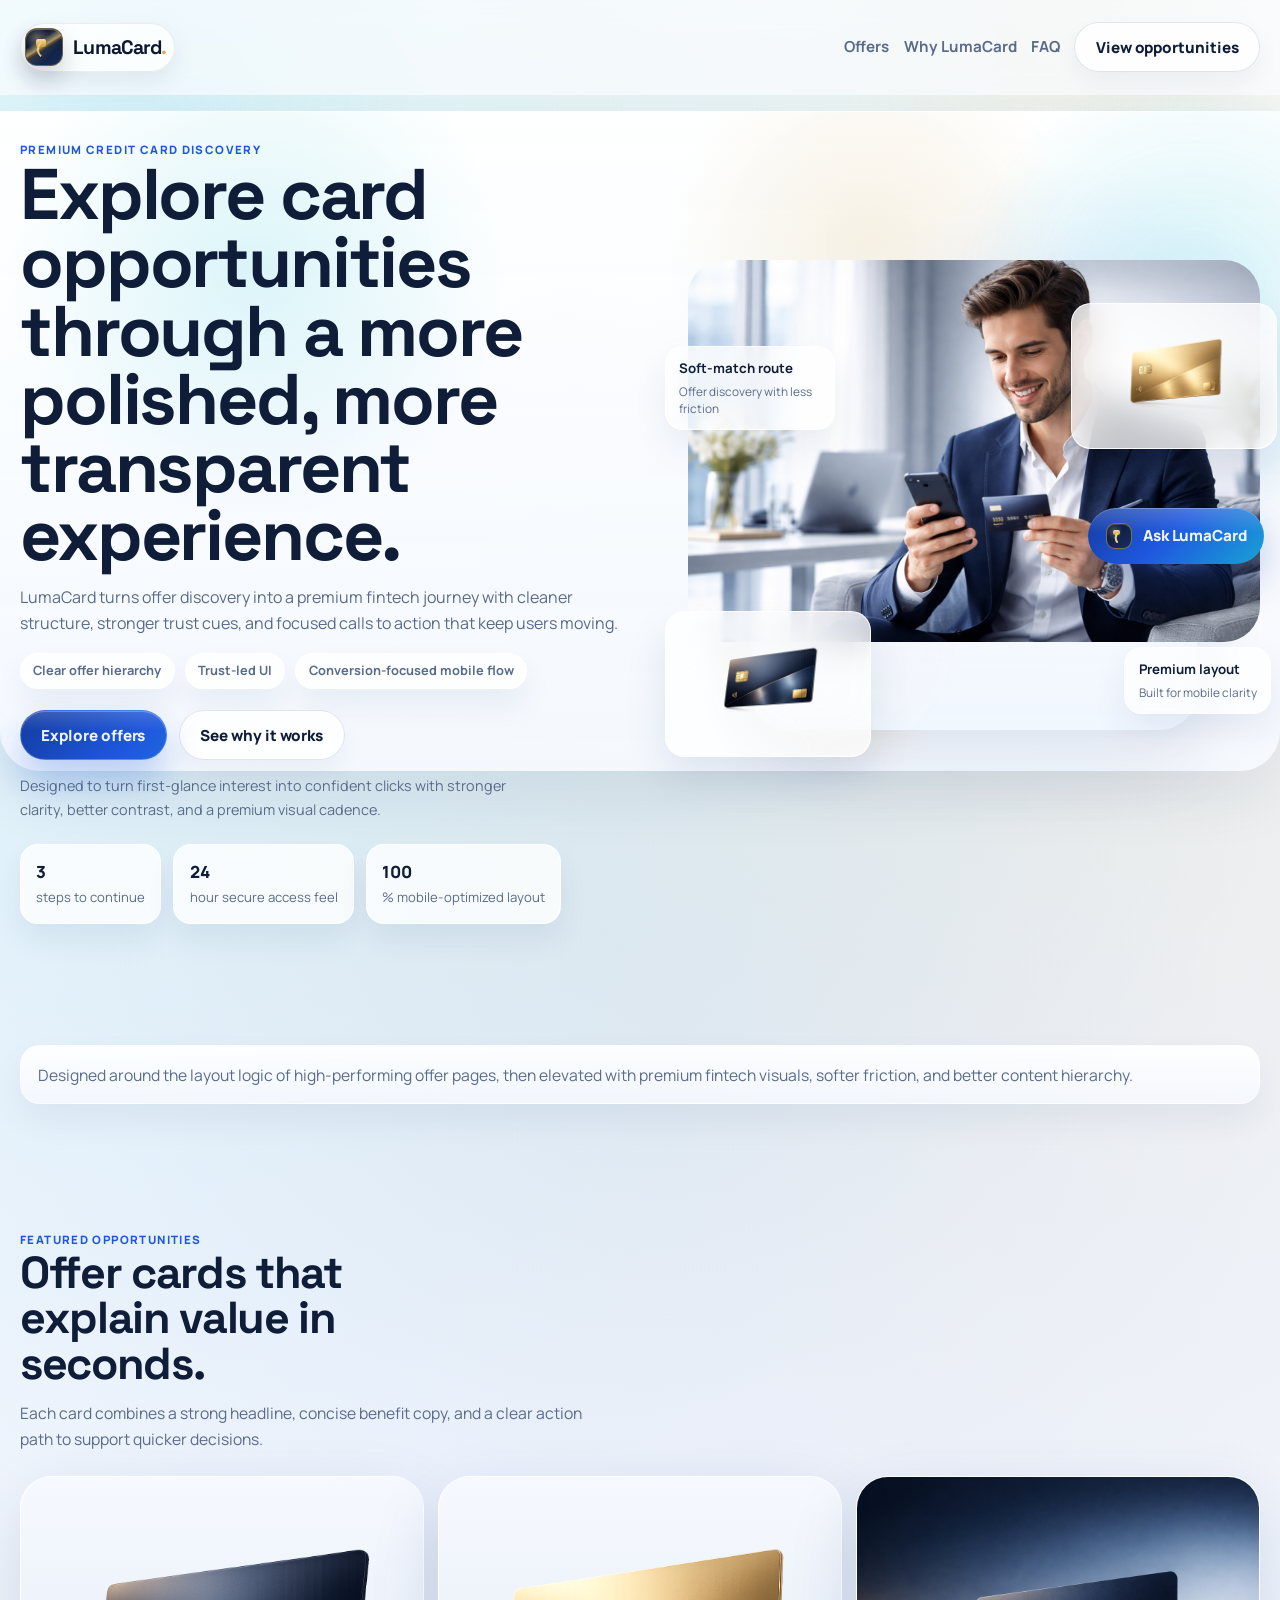
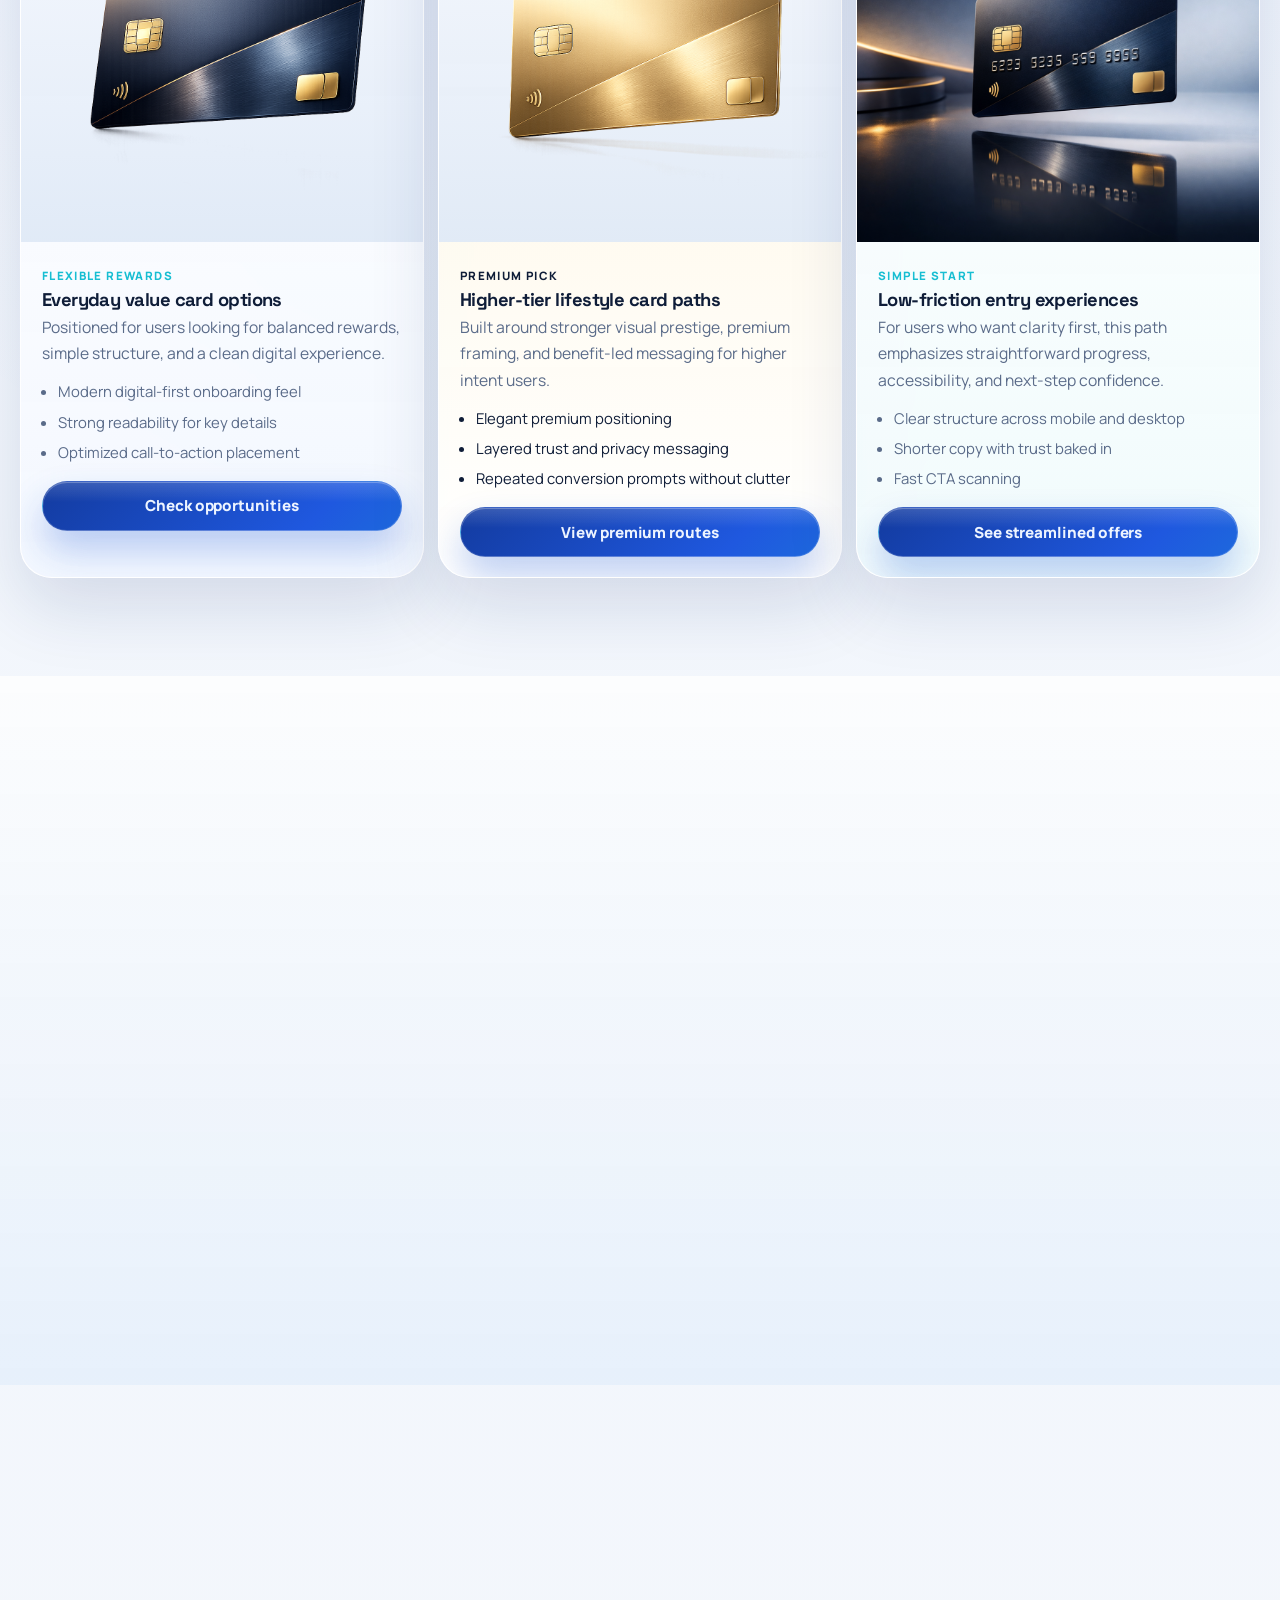
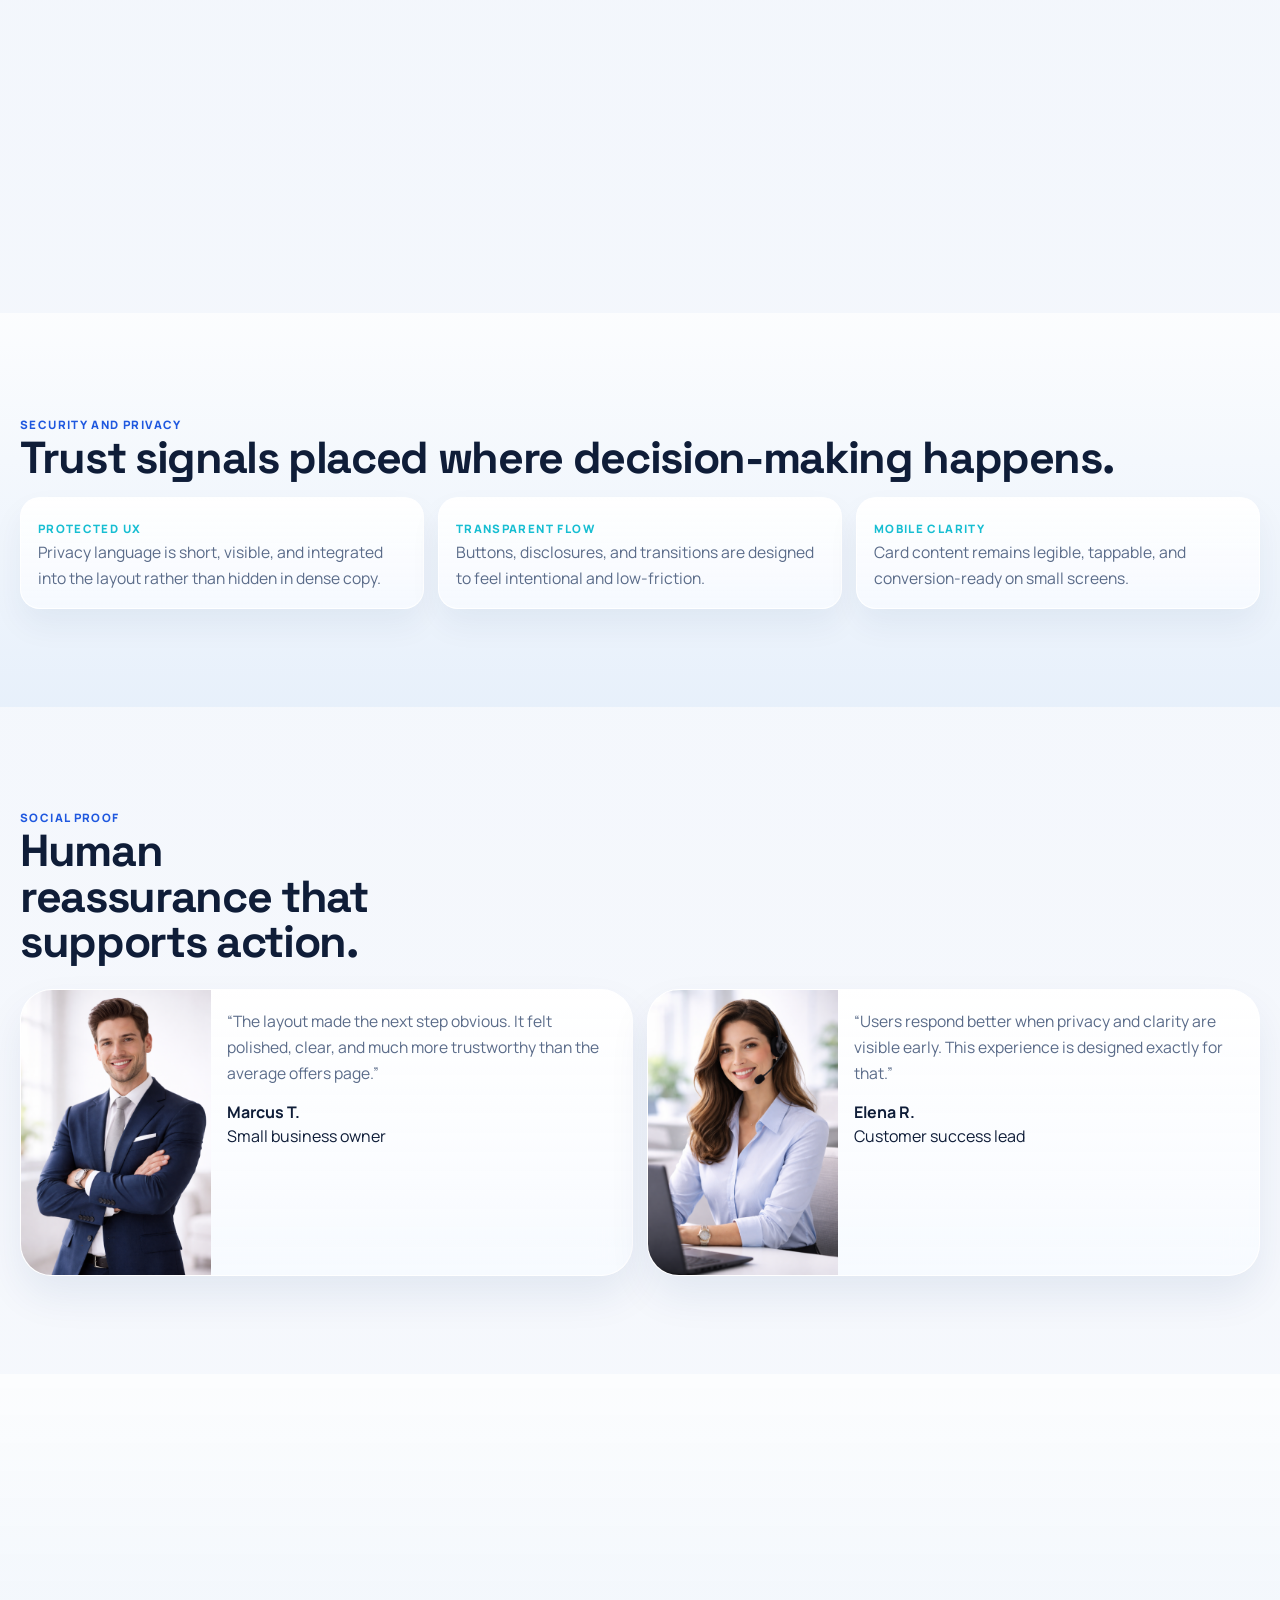
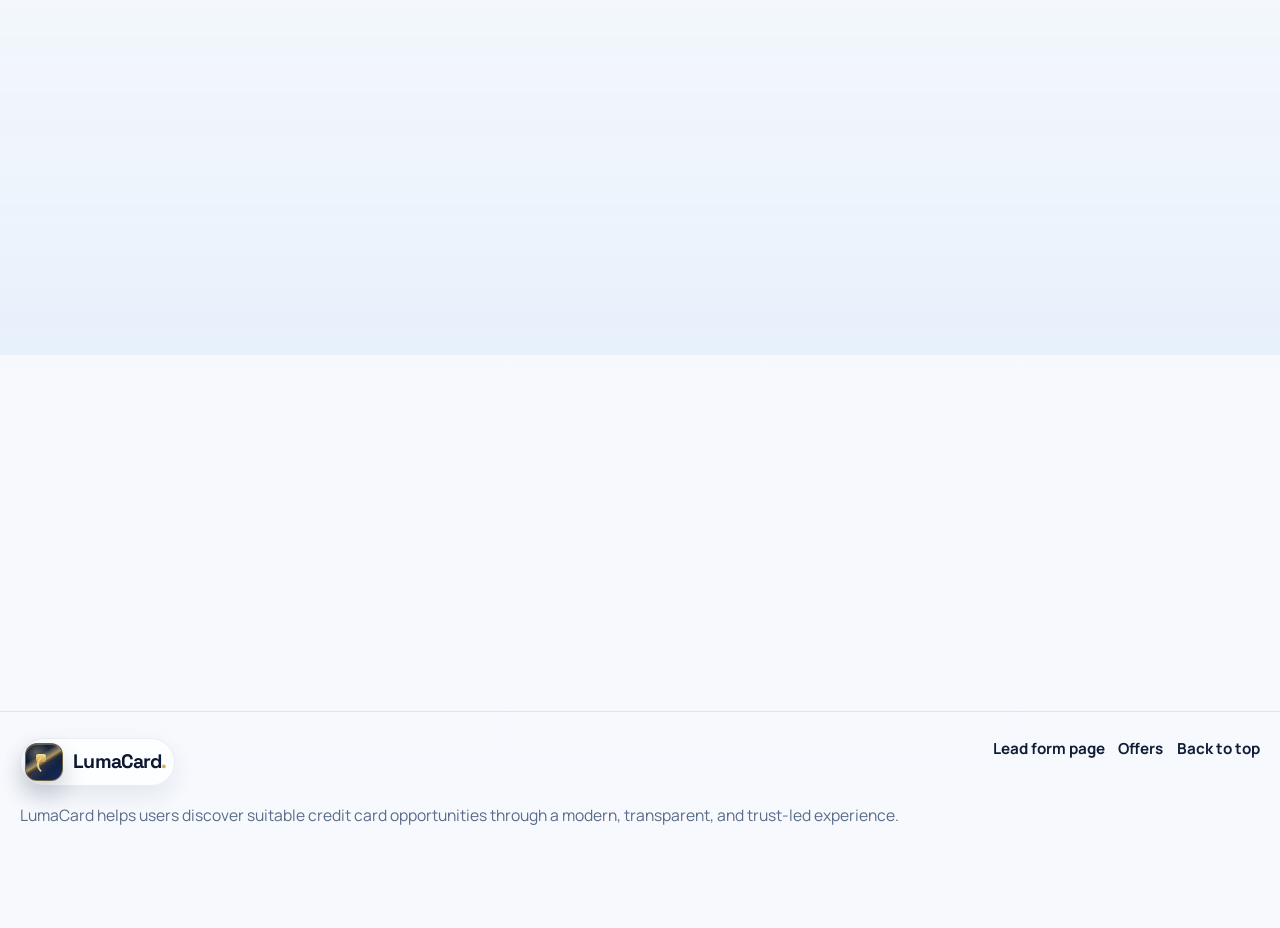
==== commit 8585289a: "Fix Vercel entry file" ====
--- a/offers.html
+++ b/offers.html
@@ -306,7 +306,7 @@
               <span class="eyebrow">Take the next step</span>
               <h2>See premium card opportunities with LumaCard.</h2>
             </div>
-            <a class="button button-primary" href="index-page-1.html">Start the secure form</a>
+            <a class="button button-primary" href="index.html">Start the secure form</a>
           </div>
         </div>
       </section>
@@ -325,7 +325,7 @@
           <p>LumaCard helps users discover suitable credit card opportunities through a modern, transparent, and trust-led experience.</p>
         </div>
         <div class="footer-links">
-          <a href="index-page-1.html">Lead form page</a>
+          <a href="index.html">Lead form page</a>
           <a href="#offers">Offers</a>
           <a href="#top">Back to top</a>
         </div>
